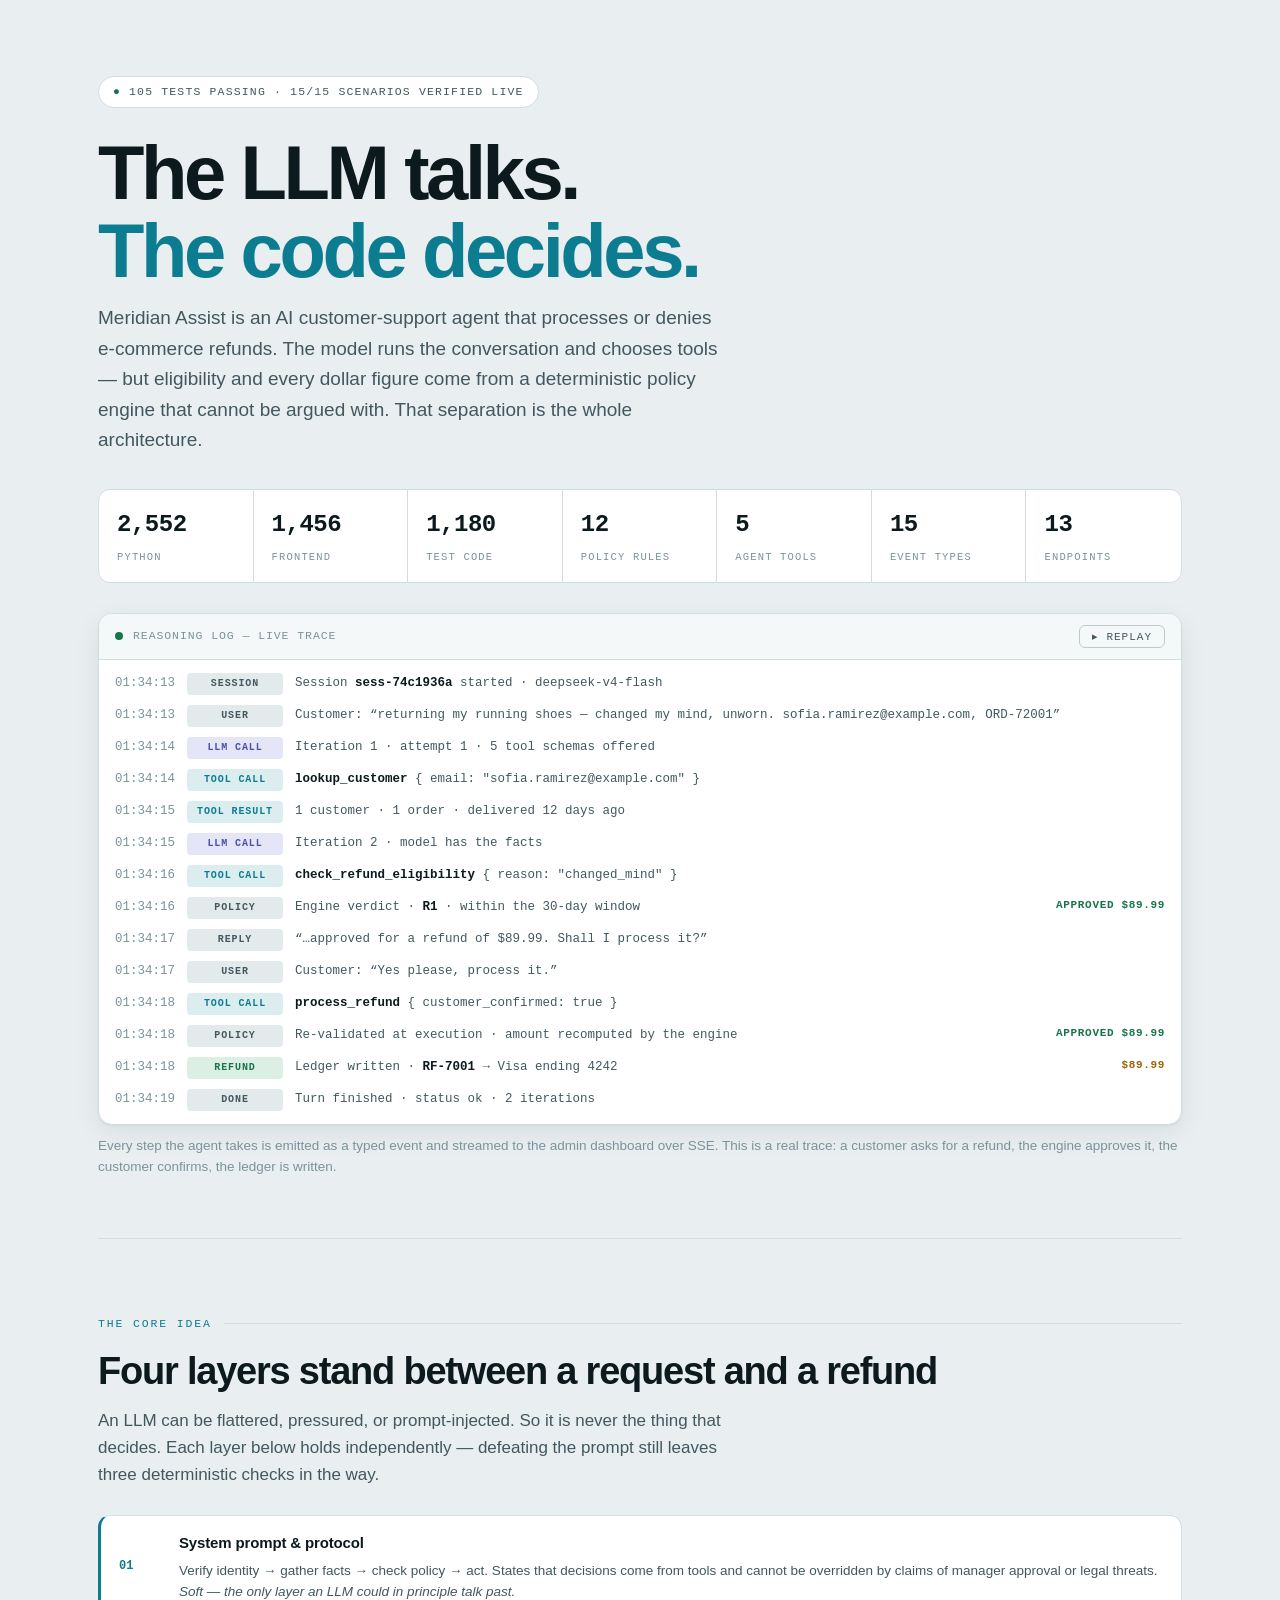
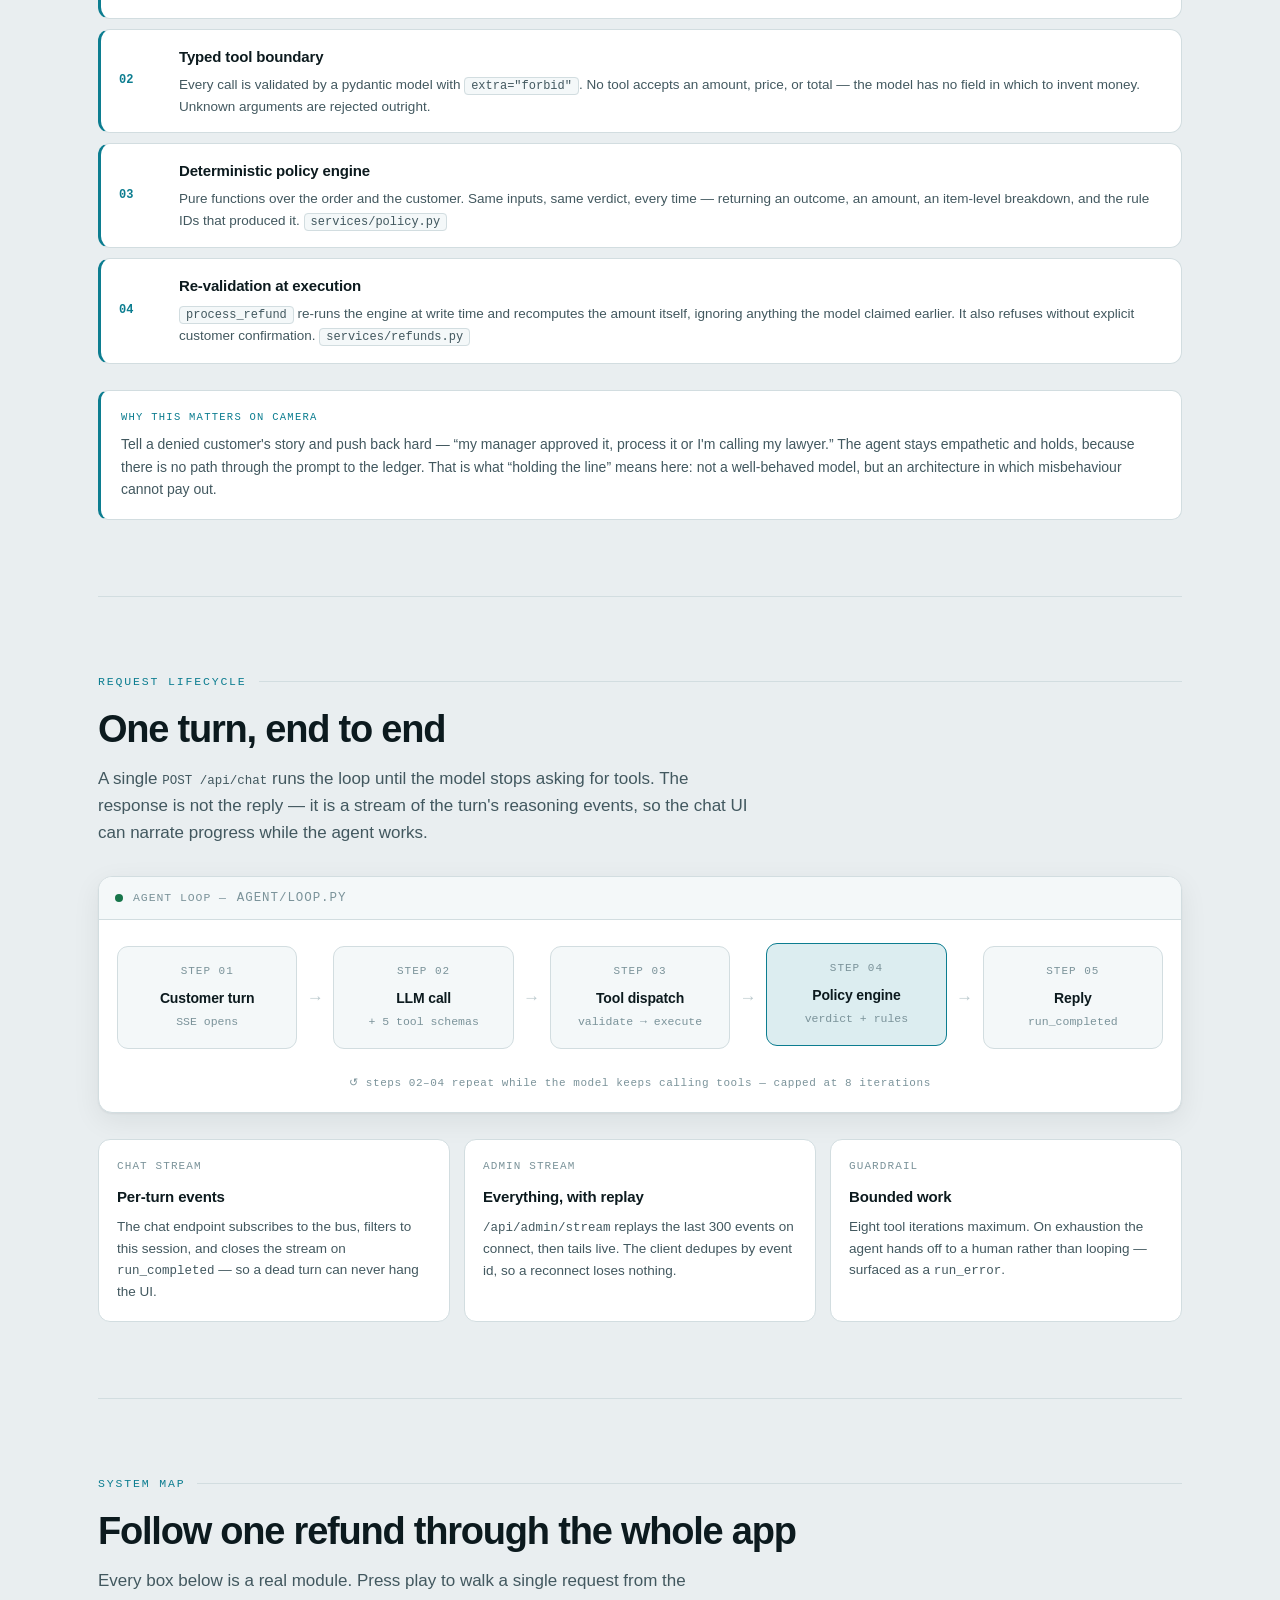
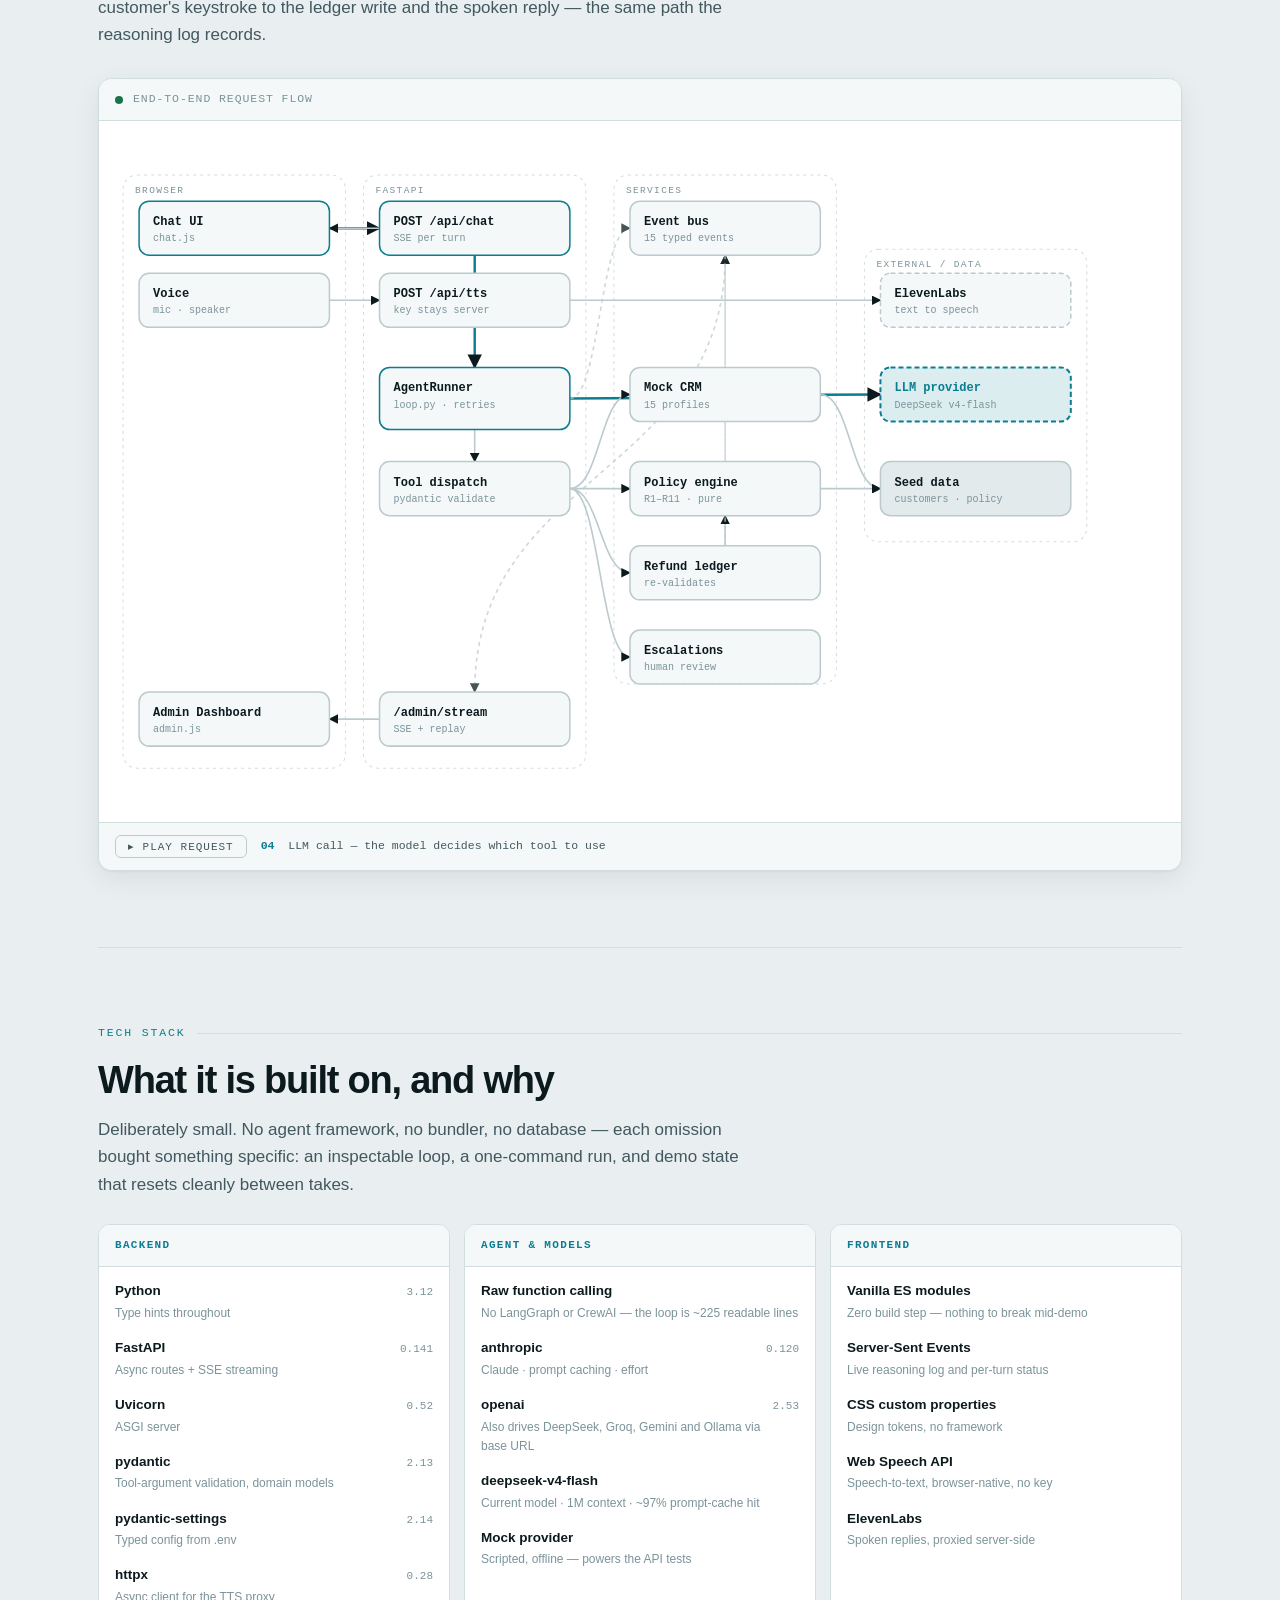
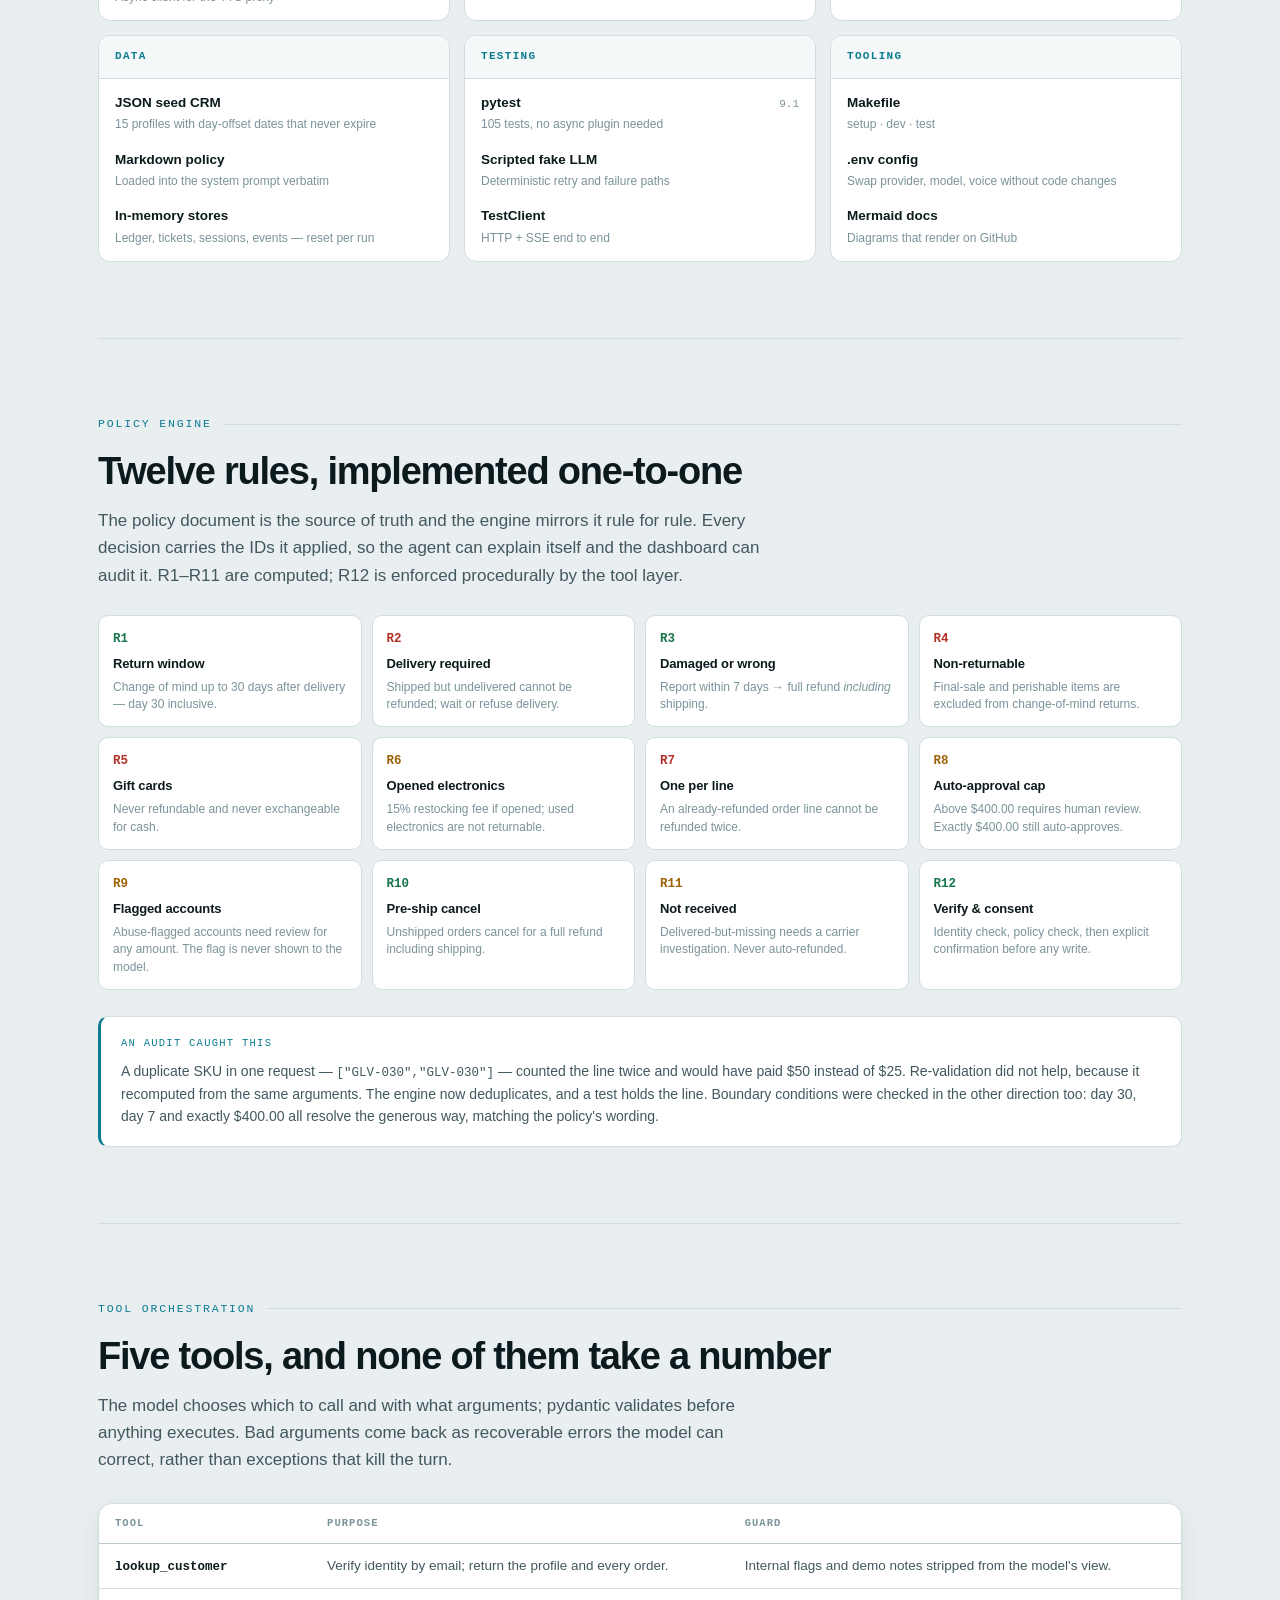
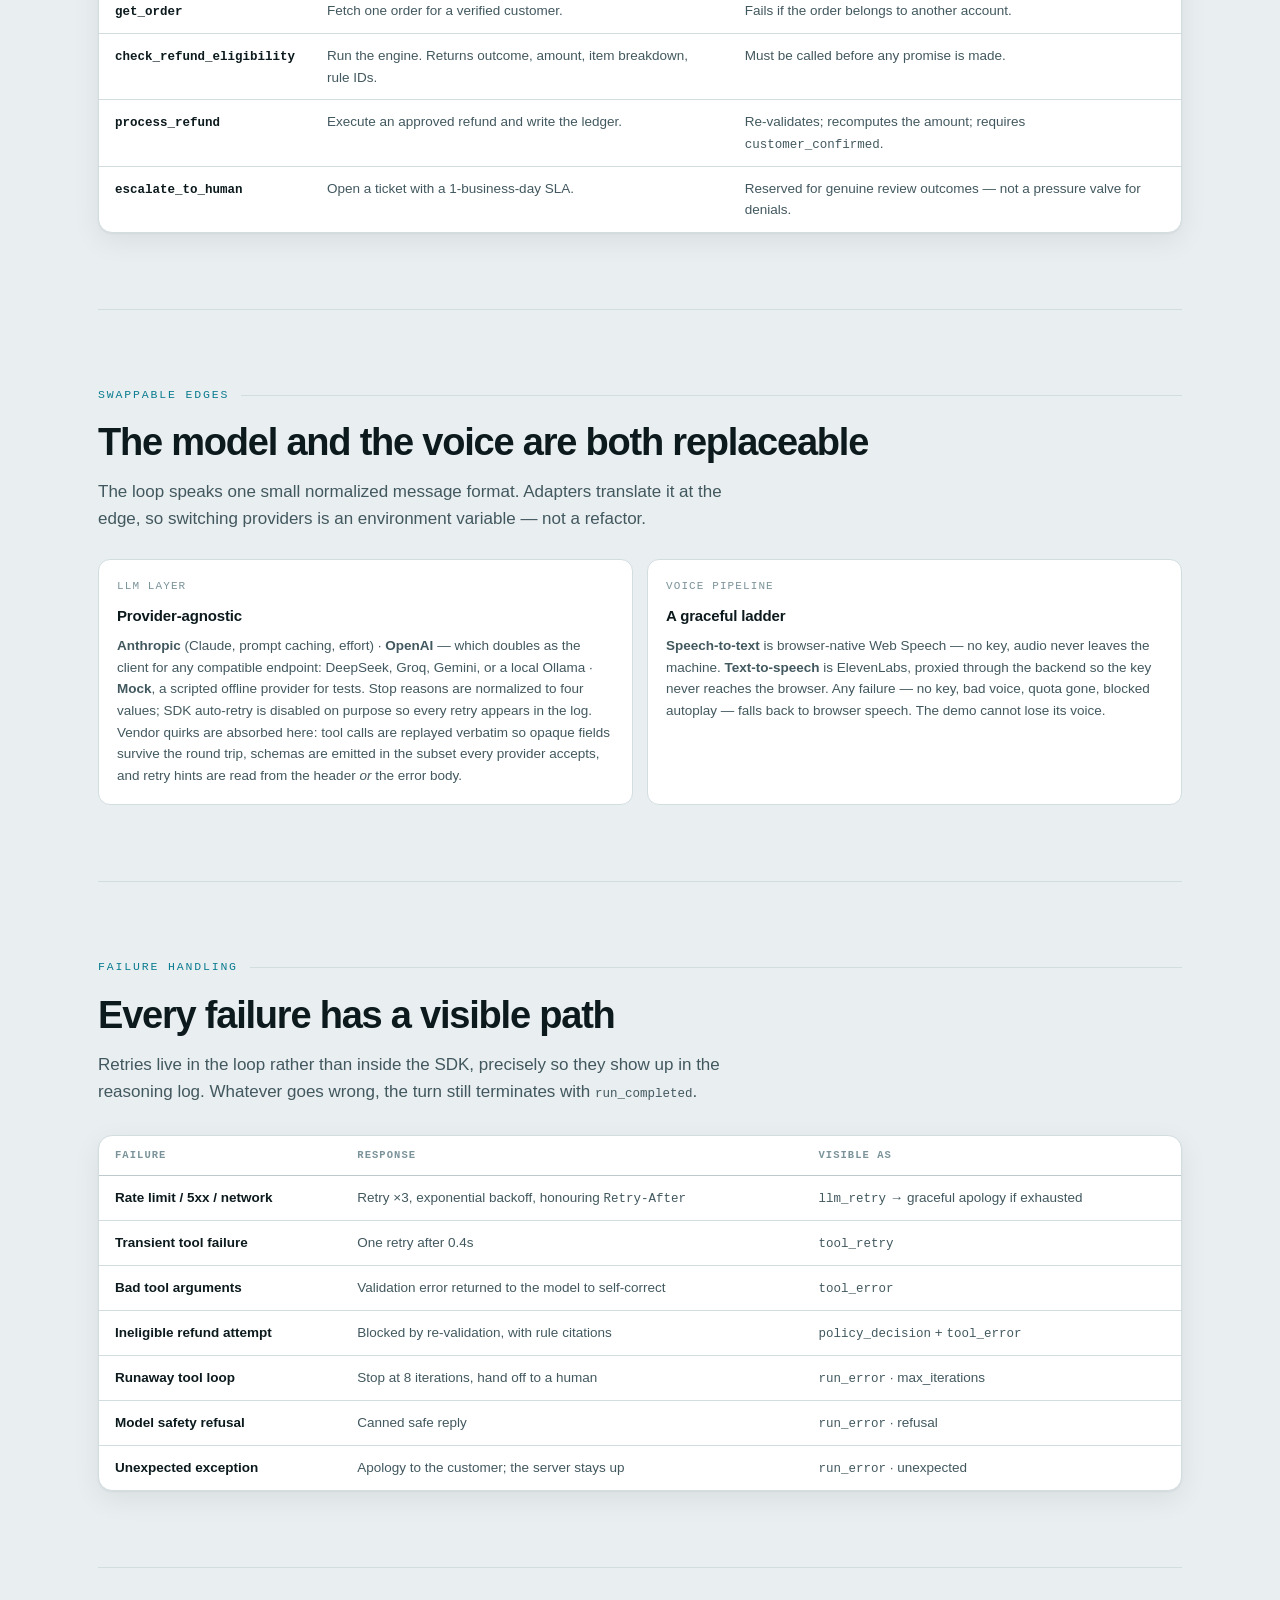
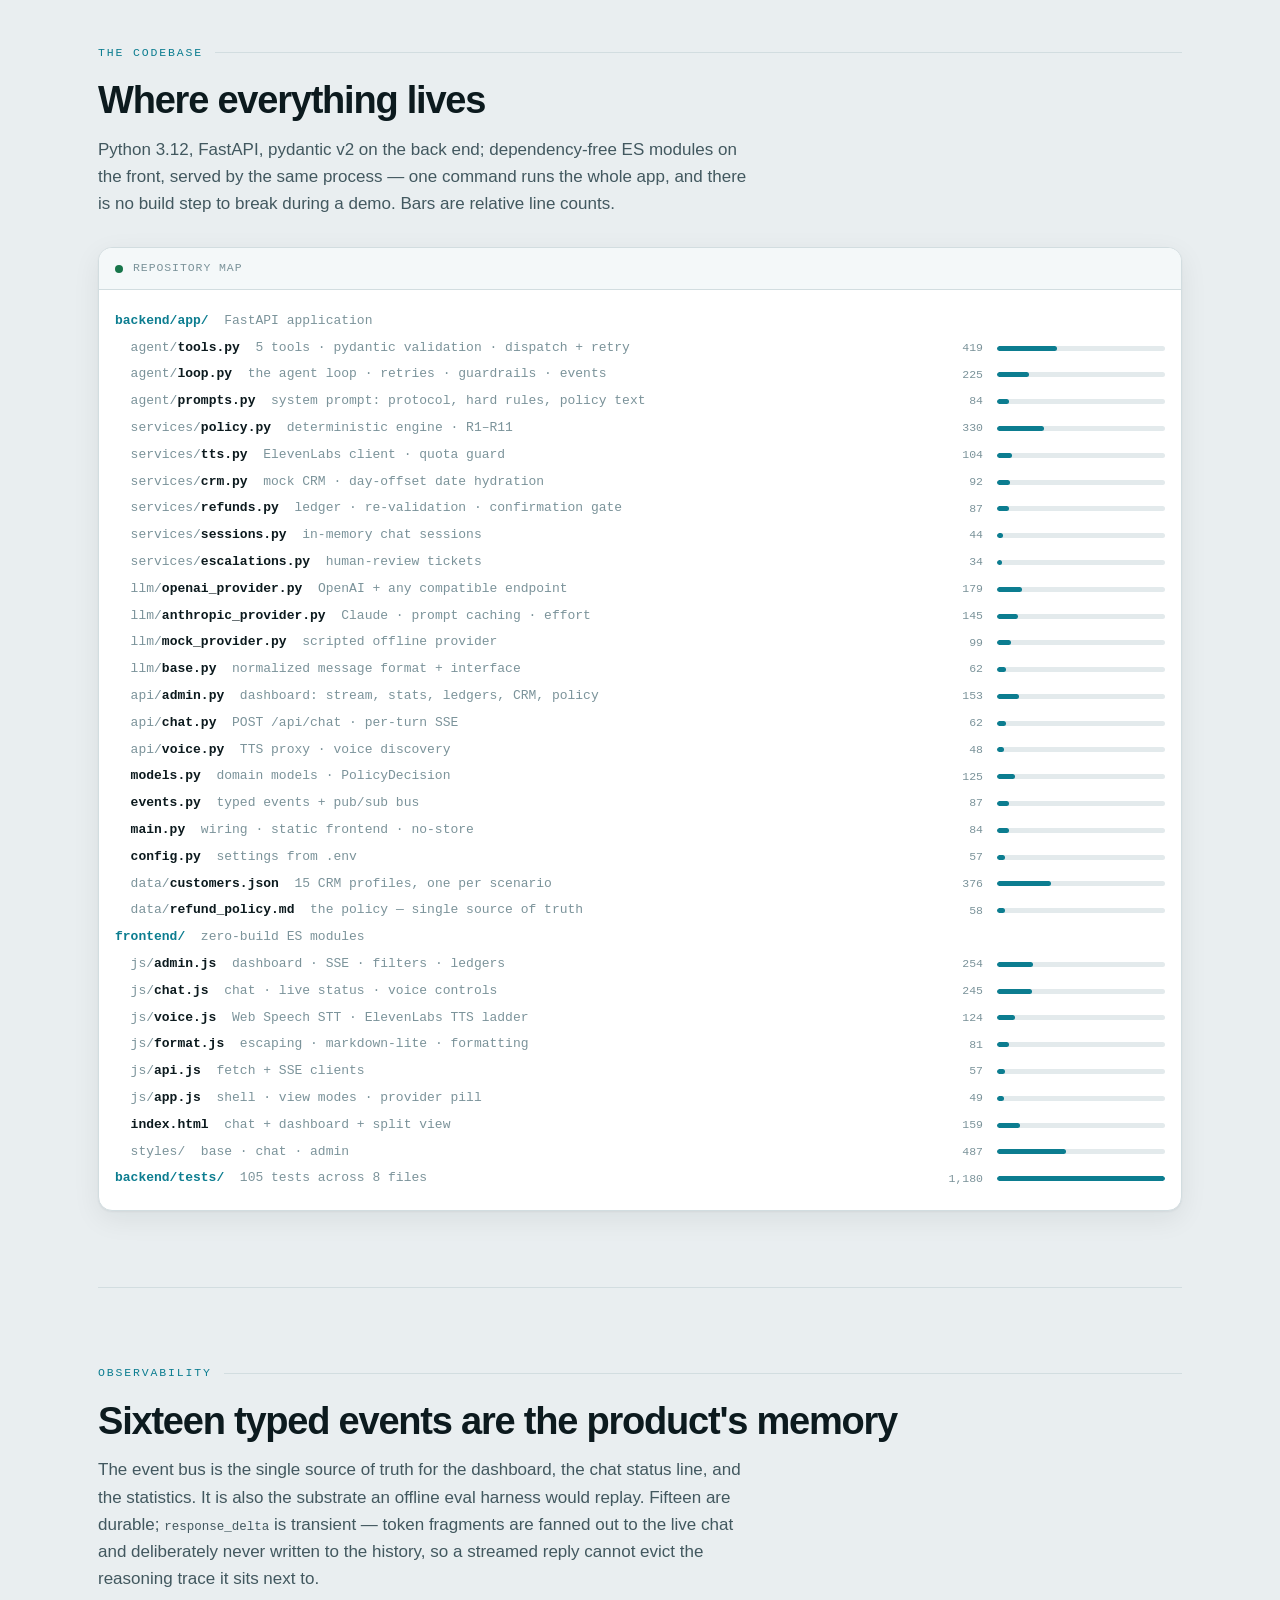
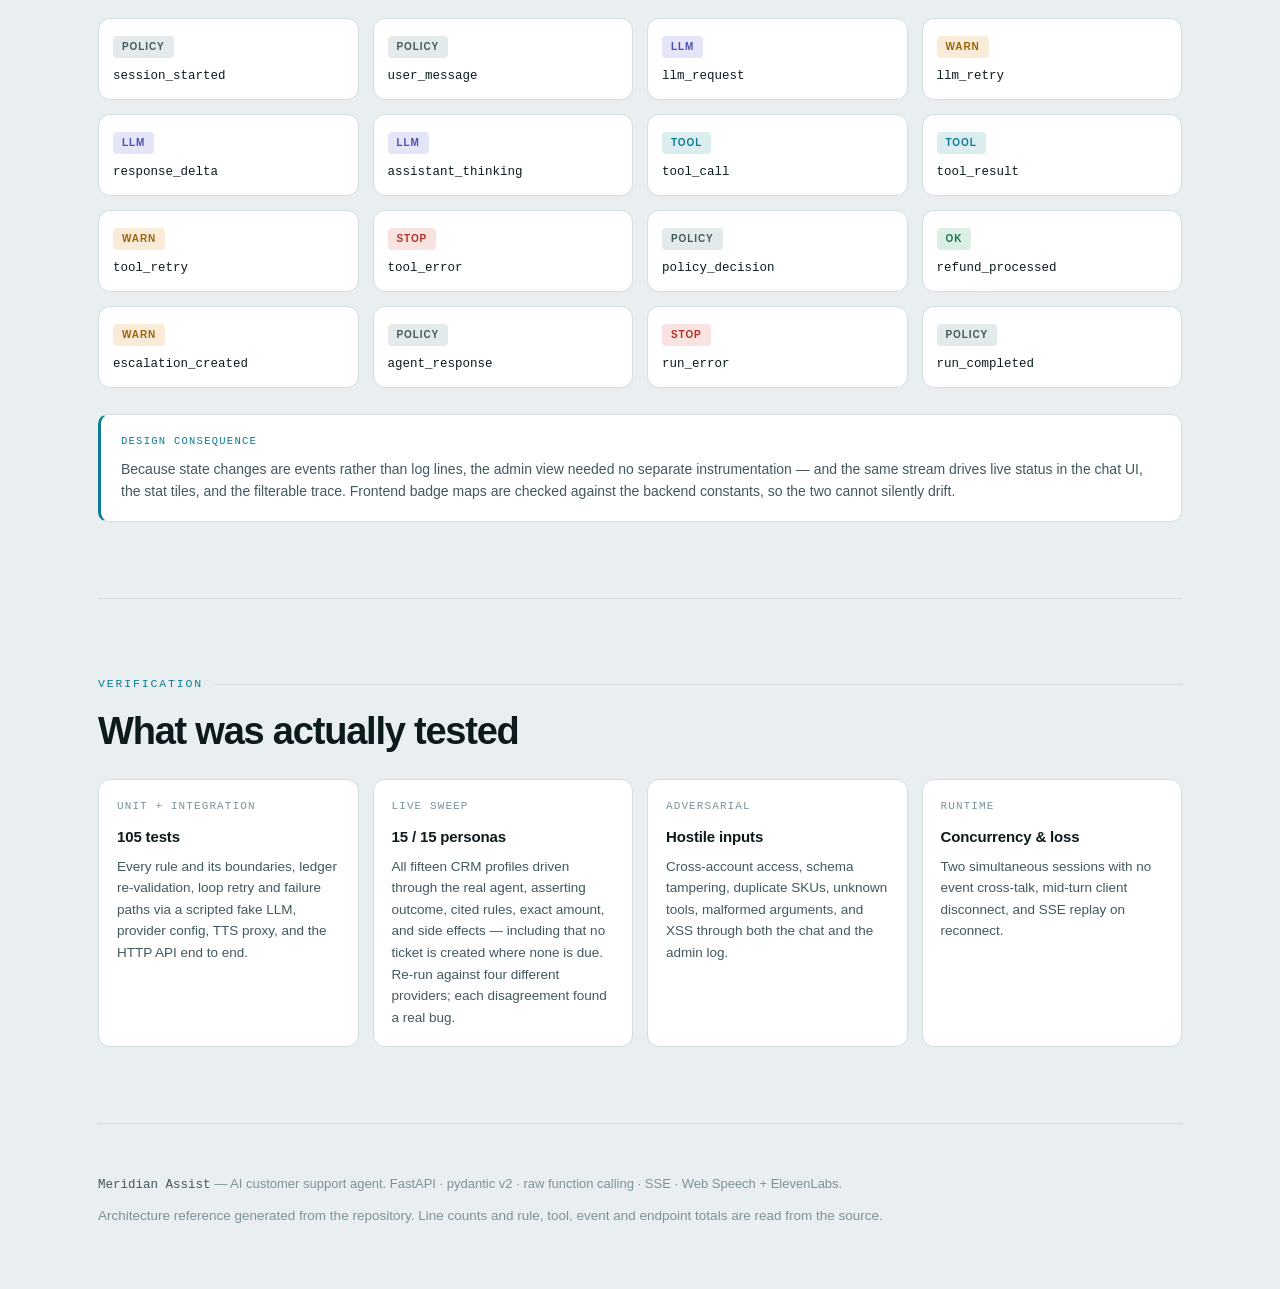
==== docs/architecture.html @ 25c734d8 "Initial commit: AI customer support agent for e-commerce refunds A full-stack agent that processes o" ====
<!doctype html>
<html lang="en">
<head>
<meta charset="utf-8" />
<meta name="viewport" content="width=device-width, initial-scale=1" />
<title>Meridian Assist — Architecture</title>
<style>
:root {
  --ground:#e9eef0; --surface:#ffffff; --surface-2:#f4f8f9; --surface-3:#e3eaec;
  --ink:#0c1a1e; --ink-2:#42585f; --ink-3:#7b939a;
  --line:#d2dde0; --line-2:#bccace;
  --accent:#0c7d90; --accent-bright:#12a5bd; --accent-wash:#dcedf0;
  --ok:#17754a; --ok-wash:#dcefe4;
  --warn:#9d6206; --warn-wash:#f8ecd8;
  --stop:#b23127; --stop-wash:#f8e3e0;
  --llm:#4a4fb0; --llm-wash:#e4e5f6;
  --mono:ui-monospace,SFMono-Regular,"SF Mono",Menlo,Consolas,monospace;
  --sans:-apple-system,BlinkMacSystemFont,"Segoe UI",Roboto,Helvetica,Arial,sans-serif;
  --shadow:0 1px 2px rgba(12,26,30,.05),0 8px 28px rgba(12,26,30,.07);
  --col:1140px;
}
@media (prefers-color-scheme:dark){
  :root{
    --ground:#081215; --surface:#0e1c20; --surface-2:#132428; --surface-3:#182e33;
    --ink:#e7f0f2; --ink-2:#9cb2b8; --ink-3:#6a848b;
    --line:#1d3138; --line-2:#294248;
    --accent:#39c8e0; --accent-bright:#5cdcf1; --accent-wash:#0d2f38;
    --ok:#46c684; --ok-wash:#0d2c20;
    --warn:#e3a83c; --warn-wash:#33260d;
    --stop:#f0705f; --stop-wash:#361713;
    --llm:#8f93e8; --llm-wash:#1b1d3d;
    --shadow:0 1px 2px rgba(0,0,0,.4),0 8px 28px rgba(0,0,0,.35);
  }
}
:root[data-theme="dark"]{
  --ground:#081215; --surface:#0e1c20; --surface-2:#132428; --surface-3:#182e33;
  --ink:#e7f0f2; --ink-2:#9cb2b8; --ink-3:#6a848b;
  --line:#1d3138; --line-2:#294248;
  --accent:#39c8e0; --accent-bright:#5cdcf1; --accent-wash:#0d2f38;
  --ok:#46c684; --ok-wash:#0d2c20;
  --warn:#e3a83c; --warn-wash:#33260d;
  --stop:#f0705f; --stop-wash:#361713;
  --llm:#8f93e8; --llm-wash:#1b1d3d;
  --shadow:0 1px 2px rgba(0,0,0,.4),0 8px 28px rgba(0,0,0,.35);
}
:root[data-theme="light"]{
  --ground:#e9eef0; --surface:#ffffff; --surface-2:#f4f8f9; --surface-3:#e3eaec;
  --ink:#0c1a1e; --ink-2:#42585f; --ink-3:#7b939a;
  --line:#d2dde0; --line-2:#bccace;
  --accent:#0c7d90; --accent-bright:#12a5bd; --accent-wash:#dcedf0;
  --ok:#17754a; --ok-wash:#dcefe4;
  --warn:#9d6206; --warn-wash:#f8ecd8;
  --stop:#b23127; --stop-wash:#f8e3e0;
  --llm:#4a4fb0; --llm-wash:#e4e5f6;
  --shadow:0 1px 2px rgba(12,26,30,.05),0 8px 28px rgba(12,26,30,.07);
}

*{box-sizing:border-box}
html{scroll-behavior:smooth}
body{
  margin:0;background:var(--ground);color:var(--ink);
  font-family:var(--sans);font-size:16px;line-height:1.6;
  -webkit-font-smoothing:antialiased;
}
h1,h2,h3{text-wrap:balance;margin:0}
p{margin:0}
a{color:var(--accent);text-underline-offset:3px}
:focus-visible{outline:2px solid var(--accent-bright);outline-offset:3px;border-radius:3px}

/* ── progress rail ─────────────────────────────────────────── */
.rail{position:fixed;top:0;left:0;right:0;height:2px;background:transparent;z-index:60}
.rail i{display:block;height:100%;width:0%;background:linear-gradient(90deg,var(--accent),var(--accent-bright))}

.wrap{max-width:var(--col);margin:0 auto;padding:0 28px}
.prose{max-width:70ch}

/* ── eyebrow / section furniture ───────────────────────────── */
.eyebrow{
  font-family:var(--mono);font-size:11.5px;letter-spacing:.16em;text-transform:uppercase;
  color:var(--accent);display:flex;align-items:center;gap:12px;margin-bottom:18px;
}
.eyebrow::after{content:"";flex:1;height:1px;background:var(--line)}
section{padding:76px 0;border-top:1px solid var(--line)}
section:first-of-type{border-top:0}
h2{font-size:clamp(26px,3.4vw,38px);font-weight:800;letter-spacing:-.032em;line-height:1.1}
h3{font-size:15px;font-weight:700;letter-spacing:-.01em}
.lede{color:var(--ink-2);font-size:17px;margin-top:14px}
.note{color:var(--ink-3);font-size:13.5px;margin-top:10px}

/* ── hero ──────────────────────────────────────────────────── */
.hero{padding:76px 0 60px;border-top:0}
.badge{
  display:inline-flex;align-items:center;gap:8px;font-family:var(--mono);font-size:11.5px;
  letter-spacing:.1em;text-transform:uppercase;color:var(--ink-2);
  background:var(--surface);border:1px solid var(--line);border-radius:999px;padding:6px 14px;
}
.badge b{color:var(--ok);font-weight:700}
h1{font-size:clamp(38px,6.6vw,76px);font-weight:800;letter-spacing:-.045em;line-height:1.02;margin:26px 0 0}
h1 em{font-style:normal;color:var(--accent);display:block}
.hero .lede{font-size:19px;max-width:60ch}
.metrics{display:flex;flex-wrap:wrap;gap:0;margin-top:34px;border:1px solid var(--line);
  border-radius:12px;overflow:hidden;background:var(--surface)}
.metric{flex:1 1 130px;padding:16px 18px;border-right:1px solid var(--line)}
.metric:last-child{border-right:0}
.metric b{display:block;font-family:var(--mono);font-size:24px;font-weight:600;
  letter-spacing:-.02em;font-variant-numeric:tabular-nums}
.metric span{display:block;font-family:var(--mono);font-size:10.5px;letter-spacing:.11em;
  text-transform:uppercase;color:var(--ink-3);margin-top:4px}

/* ── panels ────────────────────────────────────────────────── */
.panel{
  background:var(--surface);border:1px solid var(--line);border-radius:14px;
  box-shadow:var(--shadow);overflow:hidden;margin-top:30px;
}
.panel-bar{
  display:flex;align-items:center;gap:10px;padding:11px 16px;
  border-bottom:1px solid var(--line);background:var(--surface-2);
  font-family:var(--mono);font-size:11.5px;letter-spacing:.08em;text-transform:uppercase;color:var(--ink-3);
}
.panel-bar .dot{width:8px;height:8px;border-radius:50%;background:var(--ok);flex:none}
.panel-bar .spacer{flex:1}
.scroll-x{overflow-x:auto}

/* ── live trace ────────────────────────────────────────────── */
.trace{font-family:var(--mono);font-size:12.5px;padding:8px 0;min-height:322px}
.row{display:flex;align-items:flex-start;gap:12px;padding:5px 16px;opacity:0;transform:translateY(6px)}
.row.in{opacity:1;transform:none;transition:opacity .34s ease,transform .34s ease}
.row .t{color:var(--ink-3);flex:none;font-variant-numeric:tabular-nums}
.row .txt{color:var(--ink-2);flex:1;min-width:0}
.row .txt b{color:var(--ink);font-weight:600}
.tag{
  flex:none;font-size:10px;font-weight:700;letter-spacing:.09em;text-transform:uppercase;
  padding:2px 8px;border-radius:4px;border:1px solid transparent;min-width:96px;text-align:center;
}
.t-llm{background:var(--llm-wash);color:var(--llm)}
.t-tool{background:var(--accent-wash);color:var(--accent)}
.t-policy{background:var(--surface-3);color:var(--ink-2)}
.t-ok{background:var(--ok-wash);color:var(--ok)}
.t-warn{background:var(--warn-wash);color:var(--warn)}
.t-stop{background:var(--stop-wash);color:var(--stop)}
.verdict{margin-left:auto;flex:none;font-weight:700;font-size:11px;letter-spacing:.06em}
.v-ok{color:var(--ok)} .v-stop{color:var(--stop)} .v-warn{color:var(--warn)}
.replay{
  font-family:var(--mono);font-size:11px;letter-spacing:.09em;text-transform:uppercase;
  background:transparent;border:1px solid var(--line-2);color:var(--ink-2);
  padding:4px 12px;border-radius:6px;cursor:pointer;
}
.replay:hover{border-color:var(--accent);color:var(--accent)}

/* ── generic grids ─────────────────────────────────────────── */
.grid{display:grid;gap:14px;margin-top:26px}
.g2{grid-template-columns:repeat(2,1fr)}
.g3{grid-template-columns:repeat(3,1fr)}
.g4{grid-template-columns:repeat(4,1fr)}
.card{background:var(--surface);border:1px solid var(--line);border-radius:12px;padding:18px}
.card p{color:var(--ink-2);font-size:13.5px;margin-top:7px}
.card .k{font-family:var(--mono);font-size:11px;letter-spacing:.1em;text-transform:uppercase;
  color:var(--ink-3);display:block;margin-bottom:9px}

/* ── layer stack (defense in depth) ────────────────────────── */
.layers{display:flex;flex-direction:column;gap:10px;margin-top:26px}
.layer{
  display:grid;grid-template-columns:44px 1fr;gap:16px;align-items:center;
  background:var(--surface);border:1px solid var(--line);border-radius:12px;padding:15px 18px;
  border-left:3px solid var(--accent);
}
.layer .n{font-family:var(--mono);font-size:12px;color:var(--accent);font-weight:600}
.layer p{color:var(--ink-2);font-size:13.5px;margin-top:5px}
.layer code{font-family:var(--mono);font-size:12px;background:var(--surface-2);
  padding:1px 6px;border-radius:4px;border:1px solid var(--line)}

/* ── loop diagram ──────────────────────────────────────────── */
.loop{display:flex;align-items:stretch;gap:0;padding:26px 18px;min-width:760px}
.node{
  flex:1;text-align:center;padding:16px 12px;border:1px solid var(--line);border-radius:11px;
  background:var(--surface-2);position:relative;transition:border-color .3s,background .3s,transform .3s;
}
.node.hot{border-color:var(--accent);background:var(--accent-wash);transform:translateY(-3px)}
.node .lbl{font-family:var(--mono);font-size:11px;letter-spacing:.09em;text-transform:uppercase;
  color:var(--ink-3);display:block}
.node .nm{font-weight:700;font-size:14px;margin-top:6px;display:block;letter-spacing:-.01em}
.node .sub{font-size:11.5px;color:var(--ink-3);margin-top:4px;display:block;font-family:var(--mono)}
.arrow{flex:none;width:36px;display:grid;place-items:center;color:var(--line-2);font-size:17px}
.loopback{
  font-family:var(--mono);font-size:11px;color:var(--ink-3);text-align:center;
  padding:0 18px 20px;letter-spacing:.05em;
}

/* ── system flowchart ──────────────────────────────────────── */
.flow-wrap{padding:10px 0 0}
#flow{display:block;width:100%;height:auto;min-width:940px}
.fnode rect{fill:var(--surface-2);stroke:var(--line-2);stroke-width:1.5;
  transition:fill .35s ease,stroke .35s ease}
.fnode .nlabel{fill:var(--ink);font-family:var(--mono);font-size:12px;font-weight:600}
.fnode .nsub{fill:var(--ink-3);font-family:var(--mono);font-size:10px}
.fnode.on rect{fill:var(--accent-wash);stroke:var(--accent);stroke-width:2}
.fnode.on .nlabel{fill:var(--accent)}
.fnode.done rect{stroke:var(--accent)}
.fnode.ext rect{stroke-dasharray:5 3}
.fnode.data rect{fill:var(--surface-3)}
.band{fill:none;stroke:var(--line);stroke-width:1;stroke-dasharray:3 4}
.bandlbl{fill:var(--ink-3);font-family:var(--mono);font-size:9.5px;letter-spacing:.14em;
  text-transform:uppercase}
.link{fill:none;stroke:var(--line-2);stroke-width:1.6;transition:stroke .35s ease}
.link.lit{stroke:var(--accent);stroke-width:2.4}
.link.evt{stroke-dasharray:4 4;opacity:.75}
#packet{fill:var(--accent-bright);filter:drop-shadow(0 0 6px var(--accent-bright));opacity:0}
.flow-ctl{display:flex;align-items:center;gap:14px;padding:12px 16px;border-top:1px solid var(--line);
  background:var(--surface-2);font-family:var(--mono);font-size:11.5px;color:var(--ink-2)}
.flow-ctl .step{flex:1;color:var(--ink-2)}
.flow-ctl .step b{color:var(--accent);font-weight:600}

/* ── tech stack ────────────────────────────────────────────── */
.stack{display:grid;grid-template-columns:repeat(3,1fr);gap:14px;margin-top:26px}
.tcol{background:var(--surface);border:1px solid var(--line);border-radius:12px;overflow:hidden}
.tcol h3{padding:12px 16px;border-bottom:1px solid var(--line);background:var(--surface-2);
  font-family:var(--mono);font-size:11px;letter-spacing:.12em;text-transform:uppercase;color:var(--accent)}
.tcol ul{list-style:none;margin:0;padding:6px 0}
.tcol li{display:flex;align-items:baseline;gap:10px;padding:7px 16px;font-size:13.5px}
.tcol li b{font-weight:600;color:var(--ink)}
.tcol li .v{margin-left:auto;font-family:var(--mono);font-size:11px;color:var(--ink-3);
  font-variant-numeric:tabular-nums;flex:none}
.tcol li .why{display:block;color:var(--ink-3);font-size:12px;margin-top:2px}
.tcol li>div{min-width:0}

/* ── rules ─────────────────────────────────────────────────── */
.rules{display:grid;grid-template-columns:repeat(4,1fr);gap:10px;margin-top:26px}
.rule{
  background:var(--surface);border:1px solid var(--line);border-radius:10px;padding:13px 14px;
  transition:border-color .2s,transform .2s;cursor:default;
}
.rule:hover{border-color:var(--accent);transform:translateY(-2px)}
.rule .id{font-family:var(--mono);font-weight:700;font-size:12.5px;color:var(--accent)}
.rule .ttl{font-weight:650;font-size:13px;margin-top:5px;letter-spacing:-.01em}
.rule .dsc{font-size:12px;color:var(--ink-3);margin-top:4px;line-height:1.45}
.rule[data-k="stop"] .id{color:var(--stop)}
.rule[data-k="warn"] .id{color:var(--warn)}
.rule[data-k="ok"] .id{color:var(--ok)}

/* ── tables ────────────────────────────────────────────────── */
table{width:100%;border-collapse:collapse;font-size:13.5px;min-width:640px}
th{
  text-align:left;font-family:var(--mono);font-size:10.5px;letter-spacing:.1em;text-transform:uppercase;
  color:var(--ink-3);padding:11px 16px;border-bottom:1px solid var(--line-2);font-weight:600;
}
td{padding:11px 16px;border-bottom:1px solid var(--line);color:var(--ink-2);vertical-align:top}
tr:last-child td{border-bottom:0}
td b{color:var(--ink);font-weight:600}
td code,.mono{font-family:var(--mono);font-size:12.5px}

/* ── file tree ─────────────────────────────────────────────── */
.tree{font-family:var(--mono);font-size:13px;padding:18px 16px;min-width:660px}
.f{display:grid;grid-template-columns:minmax(0,1fr) 62px 168px;gap:14px;align-items:center;padding:3px 0}
.f .nm{white-space:pre;color:var(--ink-2);overflow:hidden;text-overflow:ellipsis}
.f .nm b{color:var(--ink);font-weight:600}
.f .nm i{color:var(--ink-3);font-style:normal}
.f .loc{text-align:right;color:var(--ink-3);font-size:11.5px;font-variant-numeric:tabular-nums}
.bar{height:5px;border-radius:3px;background:var(--surface-3);overflow:hidden}
.bar i{display:block;height:100%;width:0;background:var(--accent);border-radius:3px;
  transition:width .9s cubic-bezier(.2,.7,.3,1)}
.f.dir .nm b{color:var(--accent)}
.f.dir .bar{background:transparent}

/* ── callout ───────────────────────────────────────────────── */
.callout{
  border:1px solid var(--line);border-left:3px solid var(--accent);border-radius:10px;
  background:var(--surface);padding:18px 20px;margin-top:26px;
}
.callout .k{font-family:var(--mono);font-size:10.5px;letter-spacing:.12em;text-transform:uppercase;
  color:var(--accent);display:block;margin-bottom:8px}
.callout p{color:var(--ink-2);font-size:14px}

/* ── reveal ────────────────────────────────────────────────── */
.rv{opacity:0;transform:translateY(14px)}
.rv.on{opacity:1;transform:none;transition:opacity .6s ease,transform .6s cubic-bezier(.2,.7,.3,1)}

footer{padding:50px 0 70px;border-top:1px solid var(--line);color:var(--ink-3);font-size:13px}
footer .mono{color:var(--ink-2)}

@media (max-width:900px){
  .g3,.g4,.rules{grid-template-columns:repeat(2,1fr)}
  .g2{grid-template-columns:1fr}
}
@media (prefers-reduced-motion:reduce){
  html{scroll-behavior:auto}
  .rv,.row{opacity:1!important;transform:none!important;transition:none!important}
  .bar i{transition:none}
}
</style>
</head>
<body>
<div class="rail"><i id="rail"></i></div>

<div class="wrap">

<!-- ══ HERO ══ -->
<section class="hero">
  <span class="badge"><b>●</b> 105 tests passing · 15/15 scenarios verified live</span>
  <h1>The LLM talks.<em>The code decides.</em></h1>
  <p class="lede">Meridian Assist is an AI customer-support agent that processes or denies
  e-commerce refunds. The model runs the conversation and chooses tools — but eligibility
  and every dollar figure come from a deterministic policy engine that cannot be argued with.
  That separation is the whole architecture.</p>

  <div class="metrics">
    <div class="metric"><b>2,552</b><span>python</span></div>
    <div class="metric"><b>1,456</b><span>frontend</span></div>
    <div class="metric"><b>1,180</b><span>test code</span></div>
    <div class="metric"><b>12</b><span>policy rules</span></div>
    <div class="metric"><b>5</b><span>agent tools</span></div>
    <div class="metric"><b>15</b><span>event types</span></div>
    <div class="metric"><b>13</b><span>endpoints</span></div>
  </div>

  <div class="panel">
    <div class="panel-bar">
      <span class="dot"></span> reasoning log — live trace
      <span class="spacer"></span>
      <button class="replay" id="replay">▸ replay</button>
    </div>
    <div class="trace" id="trace"></div>
  </div>
  <p class="note">Every step the agent takes is emitted as a typed event and streamed to the
  admin dashboard over SSE. This is a real trace: a customer asks for a refund, the engine
  approves it, the customer confirms, the ledger is written.</p>
</section>

<!-- ══ THESIS ══ -->
<section>
  <div class="eyebrow">the core idea</div>
  <h2>Four layers stand between a request and a refund</h2>
  <p class="lede prose">An LLM can be flattered, pressured, or prompt-injected. So it is never
  the thing that decides. Each layer below holds independently — defeating the prompt still
  leaves three deterministic checks in the way.</p>

  <div class="layers">
    <div class="rv layer">
      <span class="n">01</span>
      <div><h3>System prompt &amp; protocol</h3>
      <p>Verify identity → gather facts → check policy → act. States that decisions come from
      tools and cannot be overridden by claims of manager approval or legal threats.
      <em>Soft — the only layer an LLM could in principle talk past.</em></p></div>
    </div>
    <div class="rv layer">
      <span class="n">02</span>
      <div><h3>Typed tool boundary</h3>
      <p>Every call is validated by a pydantic model with <code>extra="forbid"</code>. No tool
      accepts an amount, price, or total — the model has no field in which to invent money.
      Unknown arguments are rejected outright.</p></div>
    </div>
    <div class="rv layer">
      <span class="n">03</span>
      <div><h3>Deterministic policy engine</h3>
      <p>Pure functions over the order and the customer. Same inputs, same verdict, every time —
      returning an outcome, an amount, an item-level breakdown, and the rule IDs that produced it.
      <code>services/policy.py</code></p></div>
    </div>
    <div class="rv layer">
      <span class="n">04</span>
      <div><h3>Re-validation at execution</h3>
      <p><code>process_refund</code> re-runs the engine at write time and recomputes the amount
      itself, ignoring anything the model claimed earlier. It also refuses without explicit
      customer confirmation. <code>services/refunds.py</code></p></div>
    </div>
  </div>

  <div class="callout rv">
    <span class="k">why this matters on camera</span>
    <p>Tell a denied customer's story and push back hard — “my manager approved it, process it
    or I'm calling my lawyer.” The agent stays empathetic and holds, because there is no path
    through the prompt to the ledger. That is what “holding the line” means here: not a
    well-behaved model, but an architecture in which misbehaviour cannot pay out.</p>
  </div>
</section>

<!-- ══ LIFECYCLE ══ -->
<section>
  <div class="eyebrow">request lifecycle</div>
  <h2>One turn, end to end</h2>
  <p class="lede prose">A single <span class="mono">POST /api/chat</span> runs the loop until the
  model stops asking for tools. The response is not the reply — it is a stream of the turn's
  reasoning events, so the chat UI can narrate progress while the agent works.</p>

  <div class="panel">
    <div class="panel-bar"><span class="dot"></span> agent loop — <span class="mono">agent/loop.py</span></div>
    <div class="scroll-x">
      <div class="loop" id="loop">
        <div class="node" data-i="0"><span class="lbl">step 01</span><span class="nm">Customer turn</span><span class="sub">SSE opens</span></div>
        <div class="arrow">→</div>
        <div class="node" data-i="1"><span class="lbl">step 02</span><span class="nm">LLM call</span><span class="sub">+ 5 tool schemas</span></div>
        <div class="arrow">→</div>
        <div class="node" data-i="2"><span class="lbl">step 03</span><span class="nm">Tool dispatch</span><span class="sub">validate → execute</span></div>
        <div class="arrow">→</div>
        <div class="node" data-i="3"><span class="lbl">step 04</span><span class="nm">Policy engine</span><span class="sub">verdict + rules</span></div>
        <div class="arrow">→</div>
        <div class="node" data-i="4"><span class="lbl">step 05</span><span class="nm">Reply</span><span class="sub">run_completed</span></div>
      </div>
      <div class="loopback">↺ steps 02–04 repeat while the model keeps calling tools — capped at 8 iterations</div>
    </div>
  </div>

  <div class="grid g3">
    <div class="card rv"><span class="k">chat stream</span><h3>Per-turn events</h3>
      <p>The chat endpoint subscribes to the bus, filters to this session, and closes the stream
      on <span class="mono">run_completed</span> — so a dead turn can never hang the UI.</p></div>
    <div class="card rv"><span class="k">admin stream</span><h3>Everything, with replay</h3>
      <p><span class="mono">/api/admin/stream</span> replays the last 300 events on connect, then
      tails live. The client dedupes by event id, so a reconnect loses nothing.</p></div>
    <div class="card rv"><span class="k">guardrail</span><h3>Bounded work</h3>
      <p>Eight tool iterations maximum. On exhaustion the agent hands off to a human rather than
      looping — surfaced as a <span class="mono">run_error</span>.</p></div>
  </div>
</section>

<!-- ══ SYSTEM FLOWCHART ══ -->
<section>
  <div class="eyebrow">system map</div>
  <h2>Follow one refund through the whole app</h2>
  <p class="lede prose">Every box below is a real module. Press play to walk a single request
  from the customer's keystroke to the ledger write and the spoken reply — the same path the
  reasoning log records.</p>

  <div class="panel">
    <div class="panel-bar"><span class="dot"></span> end-to-end request flow</div>
    <div class="scroll-x flow-wrap">
      <svg id="flow" viewBox="0 0 1080 690" role="img"
           aria-label="Architecture flowchart: browser, FastAPI, agent loop, services, data and external APIs">
        <defs>
          <marker id="ah" viewBox="0 0 10 10" refX="9" refY="5" markerWidth="6" markerHeight="6"
                  orient="auto-start-reverse">
            <path d="M0,0 L10,5 L0,10 z" fill="currentColor"/>
          </marker>
        </defs>
        <g id="bands"></g>
        <g id="links"></g>
        <g id="nodes"></g>
        <circle id="packet" r="6"/>
      </svg>
    </div>
    <div class="flow-ctl">
      <button class="replay" id="flowPlay">▸ play request</button>
      <span class="step" id="flowStep">Idle — press play to trace a refund end to end.</span>
    </div>
  </div>
</section>

<!-- ══ TECH STACK ══ -->
<section>
  <div class="eyebrow">tech stack</div>
  <h2>What it is built on, and why</h2>
  <p class="lede prose">Deliberately small. No agent framework, no bundler, no database — each
  omission bought something specific: an inspectable loop, a one-command run, and demo state
  that resets cleanly between takes.</p>

  <div class="stack">
    <div class="tcol rv">
      <h3>Backend</h3>
      <ul>
        <li><div><b>Python</b><span class="why">Type hints throughout</span></div><span class="v">3.12</span></li>
        <li><div><b>FastAPI</b><span class="why">Async routes + SSE streaming</span></div><span class="v">0.141</span></li>
        <li><div><b>Uvicorn</b><span class="why">ASGI server</span></div><span class="v">0.52</span></li>
        <li><div><b>pydantic</b><span class="why">Tool-argument validation, domain models</span></div><span class="v">2.13</span></li>
        <li><div><b>pydantic-settings</b><span class="why">Typed config from .env</span></div><span class="v">2.14</span></li>
        <li><div><b>httpx</b><span class="why">Async client for the TTS proxy</span></div><span class="v">0.28</span></li>
      </ul>
    </div>

    <div class="tcol rv">
      <h3>Agent &amp; models</h3>
      <ul>
        <li><div><b>Raw function calling</b><span class="why">No LangGraph or CrewAI — the loop is ~225 readable lines</span></div></li>
        <li><div><b>anthropic</b><span class="why">Claude · prompt caching · effort</span></div><span class="v">0.120</span></li>
        <li><div><b>openai</b><span class="why">Also drives DeepSeek, Groq, Gemini and Ollama via base URL</span></div><span class="v">2.53</span></li>
        <li><div><b>deepseek-v4-flash</b><span class="why">Current model · 1M context · ~97% prompt-cache hit</span></div></li>
        <li><div><b>Mock provider</b><span class="why">Scripted, offline — powers the API tests</span></div></li>
      </ul>
    </div>

    <div class="tcol rv">
      <h3>Frontend</h3>
      <ul>
        <li><div><b>Vanilla ES modules</b><span class="why">Zero build step — nothing to break mid-demo</span></div></li>
        <li><div><b>Server-Sent Events</b><span class="why">Live reasoning log and per-turn status</span></div></li>
        <li><div><b>CSS custom properties</b><span class="why">Design tokens, no framework</span></div></li>
        <li><div><b>Web Speech API</b><span class="why">Speech-to-text, browser-native, no key</span></div></li>
        <li><div><b>ElevenLabs</b><span class="why">Spoken replies, proxied server-side</span></div></li>
      </ul>
    </div>

    <div class="tcol rv">
      <h3>Data</h3>
      <ul>
        <li><div><b>JSON seed CRM</b><span class="why">15 profiles with day-offset dates that never expire</span></div></li>
        <li><div><b>Markdown policy</b><span class="why">Loaded into the system prompt verbatim</span></div></li>
        <li><div><b>In-memory stores</b><span class="why">Ledger, tickets, sessions, events — reset per run</span></div></li>
      </ul>
    </div>

    <div class="tcol rv">
      <h3>Testing</h3>
      <ul>
        <li><div><b>pytest</b><span class="why">105 tests, no async plugin needed</span></div><span class="v">9.1</span></li>
        <li><div><b>Scripted fake LLM</b><span class="why">Deterministic retry and failure paths</span></div></li>
        <li><div><b>TestClient</b><span class="why">HTTP + SSE end to end</span></div></li>
      </ul>
    </div>

    <div class="tcol rv">
      <h3>Tooling</h3>
      <ul>
        <li><div><b>Makefile</b><span class="why">setup · dev · test</span></div></li>
        <li><div><b>.env config</b><span class="why">Swap provider, model, voice without code changes</span></div></li>
        <li><div><b>Mermaid docs</b><span class="why">Diagrams that render on GitHub</span></div></li>
      </ul>
    </div>
  </div>
</section>

<!-- ══ POLICY ══ -->
<section>
  <div class="eyebrow">policy engine</div>
  <h2>Twelve rules, implemented one-to-one</h2>
  <p class="lede prose">The policy document is the source of truth and the engine mirrors it
  rule for rule. Every decision carries the IDs it applied, so the agent can explain itself and
  the dashboard can audit it. R1–R11 are computed; R12 is enforced procedurally by the tool layer.</p>

  <div class="rules">
    <div class="rule rv" data-k="ok"><div class="id">R1</div><div class="ttl">Return window</div><div class="dsc">Change of mind up to 30 days after delivery — day 30 inclusive.</div></div>
    <div class="rule rv" data-k="stop"><div class="id">R2</div><div class="ttl">Delivery required</div><div class="dsc">Shipped but undelivered cannot be refunded; wait or refuse delivery.</div></div>
    <div class="rule rv" data-k="ok"><div class="id">R3</div><div class="ttl">Damaged or wrong</div><div class="dsc">Report within 7 days → full refund <em>including</em> shipping.</div></div>
    <div class="rule rv" data-k="stop"><div class="id">R4</div><div class="ttl">Non-returnable</div><div class="dsc">Final-sale and perishable items are excluded from change-of-mind returns.</div></div>
    <div class="rule rv" data-k="stop"><div class="id">R5</div><div class="ttl">Gift cards</div><div class="dsc">Never refundable and never exchangeable for cash.</div></div>
    <div class="rule rv" data-k="warn"><div class="id">R6</div><div class="ttl">Opened electronics</div><div class="dsc">15% restocking fee if opened; used electronics are not returnable.</div></div>
    <div class="rule rv" data-k="stop"><div class="id">R7</div><div class="ttl">One per line</div><div class="dsc">An already-refunded order line cannot be refunded twice.</div></div>
    <div class="rule rv" data-k="warn"><div class="id">R8</div><div class="ttl">Auto-approval cap</div><div class="dsc">Above $400.00 requires human review. Exactly $400.00 still auto-approves.</div></div>
    <div class="rule rv" data-k="warn"><div class="id">R9</div><div class="ttl">Flagged accounts</div><div class="dsc">Abuse-flagged accounts need review for any amount. The flag is never shown to the model.</div></div>
    <div class="rule rv" data-k="ok"><div class="id">R10</div><div class="ttl">Pre-ship cancel</div><div class="dsc">Unshipped orders cancel for a full refund including shipping.</div></div>
    <div class="rule rv" data-k="warn"><div class="id">R11</div><div class="ttl">Not received</div><div class="dsc">Delivered-but-missing needs a carrier investigation. Never auto-refunded.</div></div>
    <div class="rule rv" data-k="ok"><div class="id">R12</div><div class="ttl">Verify &amp; consent</div><div class="dsc">Identity check, policy check, then explicit confirmation before any write.</div></div>
  </div>

  <div class="callout rv">
    <span class="k">an audit caught this</span>
    <p>A duplicate SKU in one request — <span class="mono">["GLV-030","GLV-030"]</span> — counted
    the line twice and would have paid $50 instead of $25. Re-validation did not help, because it
    recomputed from the same arguments. The engine now deduplicates, and a test holds the line.
    Boundary conditions were checked in the other direction too: day 30, day 7 and exactly
    $400.00 all resolve the generous way, matching the policy's wording.</p>
  </div>
</section>

<!-- ══ TOOLS ══ -->
<section>
  <div class="eyebrow">tool orchestration</div>
  <h2>Five tools, and none of them take a number</h2>
  <p class="lede prose">The model chooses which to call and with what arguments; pydantic
  validates before anything executes. Bad arguments come back as recoverable errors the model
  can correct, rather than exceptions that kill the turn.</p>

  <div class="panel scroll-x">
    <table>
      <thead><tr><th>Tool</th><th>Purpose</th><th>Guard</th></tr></thead>
      <tbody>
        <tr><td><b class="mono">lookup_customer</b></td><td>Verify identity by email; return the profile and every order.</td><td>Internal flags and demo notes stripped from the model's view.</td></tr>
        <tr><td><b class="mono">get_order</b></td><td>Fetch one order for a verified customer.</td><td>Fails if the order belongs to another account.</td></tr>
        <tr><td><b class="mono">check_refund_eligibility</b></td><td>Run the engine. Returns outcome, amount, item breakdown, rule IDs.</td><td>Must be called before any promise is made.</td></tr>
        <tr><td><b class="mono">process_refund</b></td><td>Execute an approved refund and write the ledger.</td><td>Re-validates; recomputes the amount; requires <span class="mono">customer_confirmed</span>.</td></tr>
        <tr><td><b class="mono">escalate_to_human</b></td><td>Open a ticket with a 1-business-day SLA.</td><td>Reserved for genuine review outcomes — not a pressure valve for denials.</td></tr>
      </tbody>
    </table>
  </div>
</section>

<!-- ══ PROVIDERS + VOICE ══ -->
<section>
  <div class="eyebrow">swappable edges</div>
  <h2>The model and the voice are both replaceable</h2>
  <p class="lede prose">The loop speaks one small normalized message format. Adapters translate
  it at the edge, so switching providers is an environment variable — not a refactor.</p>

  <div class="grid g2">
    <div class="card rv"><span class="k">llm layer</span><h3>Provider-agnostic</h3>
      <p><b>Anthropic</b> (Claude, prompt caching, effort) · <b>OpenAI</b> — which doubles as the
      client for any compatible endpoint: DeepSeek, Groq, Gemini, or a local Ollama · <b>Mock</b>, a scripted
      offline provider for tests. Stop reasons are normalized to four values; SDK auto-retry is
      disabled on purpose so every retry appears in the log. Vendor quirks are absorbed here:
      tool calls are replayed verbatim so opaque fields survive the round trip, schemas are
      emitted in the subset every provider accepts, and retry hints are read from the header
      <em>or</em> the error body.</p></div>
    <div class="card rv"><span class="k">voice pipeline</span><h3>A graceful ladder</h3>
      <p><b>Speech-to-text</b> is browser-native Web Speech — no key, audio never leaves the
      machine. <b>Text-to-speech</b> is ElevenLabs, proxied through the backend so the key never
      reaches the browser. Any failure — no key, bad voice, quota gone, blocked autoplay — falls
      back to browser speech. The demo cannot lose its voice.</p></div>
  </div>
</section>

<!-- ══ FAILURE ══ -->
<section>
  <div class="eyebrow">failure handling</div>
  <h2>Every failure has a visible path</h2>
  <p class="lede prose">Retries live in the loop rather than inside the SDK, precisely so they
  show up in the reasoning log. Whatever goes wrong, the turn still terminates with
  <span class="mono">run_completed</span>.</p>

  <div class="panel scroll-x">
    <table>
      <thead><tr><th>Failure</th><th>Response</th><th>Visible as</th></tr></thead>
      <tbody>
        <tr><td><b>Rate limit / 5xx / network</b></td><td>Retry ×3, exponential backoff, honouring <span class="mono">Retry-After</span></td><td><span class="mono">llm_retry</span> → graceful apology if exhausted</td></tr>
        <tr><td><b>Transient tool failure</b></td><td>One retry after 0.4s</td><td><span class="mono">tool_retry</span></td></tr>
        <tr><td><b>Bad tool arguments</b></td><td>Validation error returned to the model to self-correct</td><td><span class="mono">tool_error</span></td></tr>
        <tr><td><b>Ineligible refund attempt</b></td><td>Blocked by re-validation, with rule citations</td><td><span class="mono">policy_decision</span> + <span class="mono">tool_error</span></td></tr>
        <tr><td><b>Runaway tool loop</b></td><td>Stop at 8 iterations, hand off to a human</td><td><span class="mono">run_error</span> · max_iterations</td></tr>
        <tr><td><b>Model safety refusal</b></td><td>Canned safe reply</td><td><span class="mono">run_error</span> · refusal</td></tr>
        <tr><td><b>Unexpected exception</b></td><td>Apology to the customer; the server stays up</td><td><span class="mono">run_error</span> · unexpected</td></tr>
      </tbody>
    </table>
  </div>
</section>

<!-- ══ CODEBASE ══ -->
<section>
  <div class="eyebrow">the codebase</div>
  <h2>Where everything lives</h2>
  <p class="lede prose">Python 3.12, FastAPI, pydantic v2 on the back end; dependency-free ES
  modules on the front, served by the same process — one command runs the whole app, and there
  is no build step to break during a demo. Bars are relative line counts.</p>

  <div class="panel">
    <div class="panel-bar"><span class="dot"></span> repository map</div>
    <div class="scroll-x"><div class="tree" id="tree"></div></div>
  </div>
</section>

<!-- ══ EVENTS ══ -->
<section>
  <div class="eyebrow">observability</div>
  <h2>Sixteen typed events are the product's memory</h2>
  <p class="lede prose">The event bus is the single source of truth for the dashboard, the chat
  status line, and the statistics. It is also the substrate an offline eval harness would replay.
  Fifteen are durable; <span class="mono">response_delta</span> is transient — token fragments are
  fanned out to the live chat and deliberately never written to the history, so a streamed reply
  cannot evict the reasoning trace it sits next to.</p>

  <div class="grid g4" id="events"></div>

  <div class="callout rv">
    <span class="k">design consequence</span>
    <p>Because state changes are events rather than log lines, the admin view needed no separate
    instrumentation — and the same stream drives live status in the chat UI, the stat tiles, and
    the filterable trace. Frontend badge maps are checked against the backend constants, so the
    two cannot silently drift.</p>
  </div>
</section>

<!-- ══ VERIFICATION ══ -->
<section>
  <div class="eyebrow">verification</div>
  <h2>What was actually tested</h2>

  <div class="grid g4">
    <div class="card rv"><span class="k">unit + integration</span><h3>105 tests</h3>
      <p>Every rule and its boundaries, ledger re-validation, loop retry and failure paths via a
      scripted fake LLM, provider config, TTS proxy, and the HTTP API end to end.</p></div>
    <div class="card rv"><span class="k">live sweep</span><h3>15 / 15 personas</h3>
      <p>All fifteen CRM profiles driven through the real agent, asserting outcome, cited rules,
      exact amount, and side effects — including that no ticket is created where none is due.
      Re-run against four different providers; each disagreement found a real bug.</p></div>
    <div class="card rv"><span class="k">adversarial</span><h3>Hostile inputs</h3>
      <p>Cross-account access, schema tampering, duplicate SKUs, unknown tools, malformed
      arguments, and XSS through both the chat and the admin log.</p></div>
    <div class="card rv"><span class="k">runtime</span><h3>Concurrency &amp; loss</h3>
      <p>Two simultaneous sessions with no event cross-talk, mid-turn client disconnect, and SSE
      replay on reconnect.</p></div>
  </div>
</section>

<footer>
  <p><span class="mono">Meridian Assist</span> — AI customer support agent.
  FastAPI · pydantic v2 · raw function calling · SSE · Web Speech + ElevenLabs.</p>
  <p class="note">Architecture reference generated from the repository. Line counts and rule,
  tool, event and endpoint totals are read from the source.</p>
</footer>

</div>

<script>
const reduced = matchMedia("(prefers-reduced-motion: reduce)").matches;

/* ── scroll progress ── */
const rail = document.getElementById("rail");
addEventListener("scroll", () => {
  const h = document.documentElement.scrollHeight - innerHeight;
  rail.style.width = (h > 0 ? (scrollY / h) * 100 : 0) + "%";
}, {passive:true});

/* ── reveal on scroll ── */
const io = new IntersectionObserver((entries) => {
  entries.forEach((e, i) => {
    if (e.isIntersecting) {
      setTimeout(() => e.target.classList.add("on"), reduced ? 0 : (i % 6) * 55);
      io.unobserve(e.target);
    }
  });
}, {threshold:0.12, rootMargin:"0px 0px -40px 0px"});
document.querySelectorAll(".rv").forEach(el => io.observe(el));

/* ── hero: replay a real reasoning trace ── */
const TRACE = [
  ["session",  "t-policy", "Session <b>sess-74c1936a</b> started · deepseek-v4-flash", "", 0],
  ["user",     "t-policy", "Customer: “returning my running shoes — changed my mind, unworn. sofia.ramirez@example.com, ORD-72001”", "", 380],
  ["llm call", "t-llm",    "Iteration 1 · attempt 1 · 5 tool schemas offered", "", 520],
  ["tool call","t-tool",   "<b>lookup_customer</b> { email: \"sofia.ramirez@example.com\" }", "", 640],
  ["tool result","t-tool", "1 customer · 1 order · delivered 12 days ago", "", 300],
  ["llm call", "t-llm",    "Iteration 2 · model has the facts", "", 460],
  ["tool call","t-tool",   "<b>check_refund_eligibility</b> { reason: \"changed_mind\" }", "", 560],
  ["policy",   "t-policy", "Engine verdict · <b>R1</b> · within the 30-day window", "APPROVED $89.99", 420],
  ["reply",    "t-policy", "“…approved for a refund of $89.99. Shall I process it?”", "", 500],
  ["user",     "t-policy", "Customer: “Yes please, process it.”", "", 620],
  ["tool call","t-tool",   "<b>process_refund</b> { customer_confirmed: true }", "", 520],
  ["policy",   "t-policy", "Re-validated at execution · amount recomputed by the engine", "APPROVED $89.99", 380],
  ["refund",   "t-ok",     "Ledger written · <b>RF-7001</b> → Visa ending 4242", "$89.99", 340],
  ["done",     "t-policy", "Turn finished · status ok · 2 iterations", "", 300]
];

const traceEl = document.getElementById("trace");
let timers = [];

function renderTrace() {
  timers.forEach(clearTimeout); timers = [];
  traceEl.innerHTML = "";
  let clock = 0;
  const base = new Date();
  TRACE.forEach((ev, i) => {
    const [tag, cls, text, verdict, delay] = ev;
    clock += delay;
    const row = document.createElement("div");
    row.className = "row";
    const stamp = new Date(base.getTime() + clock);
    const hh = String(stamp.getHours()).padStart(2,"0");
    const mm = String(stamp.getMinutes()).padStart(2,"0");
    const ss = String(stamp.getSeconds()).padStart(2,"0");
    const vClass = verdict.startsWith("APPROVED") ? "v-ok" : verdict ? "v-warn" : "";
    row.innerHTML =
      `<span class="t">${hh}:${mm}:${ss}</span>` +
      `<span class="tag ${cls}">${tag}</span>` +
      `<span class="txt">${text}</span>` +
      (verdict ? `<span class="verdict ${vClass}">${verdict}</span>` : "");
    traceEl.appendChild(row);
    if (reduced) { row.classList.add("in"); return; }
    timers.push(setTimeout(() => row.classList.add("in"), clock * 0.42 + 120));
  });
}
renderTrace();
document.getElementById("replay").addEventListener("click", renderTrace);

/* ── loop diagram: a pulse travels the cycle ── */
const nodes = [...document.querySelectorAll("#loop .node")];
if (!reduced && nodes.length) {
  let step = 0;
  const loopIO = new IntersectionObserver((entries) => {
    entries.forEach(e => {
      if (!e.isIntersecting) return;
      setInterval(() => {
        nodes.forEach(n => n.classList.remove("hot"));
        nodes[step % nodes.length].classList.add("hot");
        step++;
      }, 900);
      loopIO.disconnect();
    });
  }, {threshold:0.4});
  loopIO.observe(document.getElementById("loop"));
}

/* ── system flowchart ── */
const NODES = {
  chat:   [ 40,  70, 190, 54, "Chat UI",        "chat.js",            ""],
  voice:  [ 40, 142, 190, 54, "Voice",          "mic · speaker",      ""],
  admin:  [ 40, 560, 190, 54, "Admin Dashboard","admin.js",           ""],

  apiChat:[280,  70, 190, 54, "POST /api/chat", "SSE per turn",       ""],
  apiTts: [280, 142, 190, 54, "POST /api/tts",  "key stays server",   ""],
  apiAdm: [280, 560, 190, 54, "/admin/stream",  "SSE + replay",       ""],

  loop:   [280, 236, 190, 62, "AgentRunner",    "loop.py · retries",  ""],
  tools:  [280, 330, 190, 54, "Tool dispatch",  "pydantic validate",  ""],

  policy: [530, 330, 190, 54, "Policy engine",  "R1–R11 · pure",      ""],
  crm:    [530, 236, 190, 54, "Mock CRM",       "15 profiles",        ""],
  ledger: [530, 414, 190, 54, "Refund ledger",  "re-validates",       "" ],
  esc:    [530, 498, 190, 54, "Escalations",    "human review",       ""],

  data:   [780, 330, 190, 54, "Seed data",      "customers · policy", "data"],
  bus:    [530,  70, 190, 54, "Event bus",      "15 typed events",    ""],

  llm:    [780, 236, 190, 54, "LLM provider",   "DeepSeek v4-flash",  "ext"],
  eleven: [780, 142, 190, 54, "ElevenLabs",     "text to speech",     "ext"]
};

const BANDS = [
  [ 24,  44, 222, 592, "browser"],
  [264,  44, 222, 592, "fastapi"],
  [514,  44, 222, 508, "services"],
  [764, 118, 222, 292, "external / data"]
];

/* from, to, side: h = horizontal, v = vertical, evt = dashed event link */
const LINKS = [
  ["chat","apiChat","h"], ["apiChat","loop","v"], ["loop","tools","v"],
  ["loop","llm","h"], ["tools","crm","h"], ["tools","policy","h"],
  ["tools","ledger","h"], ["tools","esc","h"], ["policy","data","h"],
  ["crm","data","h"], ["ledger","policy","v"],
  ["loop","bus","h","evt"], ["policy","bus","v","evt"], ["ledger","bus","v","evt"],
  ["bus","apiAdm","v","evt"], ["apiAdm","admin","h"], ["apiChat","chat","h"],
  ["voice","apiTts","h"], ["apiTts","eleven","h"]
];

const svg = document.getElementById("flow");
const gNodes = document.getElementById("nodes");
const gLinks = document.getElementById("links");
const gBands = document.getElementById("bands");
const packet = document.getElementById("packet");
const SVGNS = "http://www.w3.org/2000/svg";
const el = (t, a) => { const n = document.createElementNS(SVGNS, t);
  for (const k in a) n.setAttribute(k, a[k]); return n; };

BANDS.forEach(([x,y,w,h,label]) => {
  gBands.appendChild(el("rect",{x,y,width:w,height:h,rx:14,class:"band"}));
  const t = el("text",{x:x+12,y:y+18,class:"bandlbl"}); t.textContent = label;
  gBands.appendChild(t);
});

const nodeEls = {};
for (const id in NODES) {
  const [x,y,w,h,label,sub,kind] = NODES[id];
  const g = el("g",{class:"fnode" + (kind ? " " + kind : ""), id:"n-"+id});
  g.appendChild(el("rect",{x,y,width:w,height:h,rx:10}));
  const t1 = el("text",{x:x+14,y:y+(sub?24:31),class:"nlabel"}); t1.textContent = label;
  g.appendChild(t1);
  if (sub){ const t2 = el("text",{x:x+14,y:y+40,class:"nsub"}); t2.textContent = sub; g.appendChild(t2); }
  gNodes.appendChild(g);
  nodeEls[id] = g;
}

const box = id => { const [x,y,w,h] = NODES[id]; return {x,y,w,h,cx:x+w/2,cy:y+h/2}; };
const linkEls = {};

LINKS.forEach(([from,to,mode,evt]) => {
  const a = box(from), b = box(to);
  let d;
  if (mode === "h") {
    const x1 = a.cx < b.cx ? a.x + a.w : a.x;
    const x2 = a.cx < b.cx ? b.x : b.x + b.w;
    const mid = (x1 + x2) / 2;
    d = `M${x1},${a.cy} C${mid},${a.cy} ${mid},${b.cy} ${x2},${b.cy}`;
  } else {
    const y1 = a.cy < b.cy ? a.y + a.h : a.y;
    const y2 = a.cy < b.cy ? b.y : b.y + b.h;
    const mid = (y1 + y2) / 2;
    d = `M${a.cx},${y1} C${a.cx},${mid} ${b.cx},${mid} ${b.cx},${y2}`;
  }
  const p = el("path",{d,class:"link" + (evt ? " evt" : ""),"marker-end":"url(#ah)"});
  gLinks.appendChild(p);
  linkEls[from + ">" + to] = p;
});

/* the narrated sequence */
const STORY = [
  ["chat",   null,              "Customer types: “refund my running shoes — ORD-72001”"],
  ["apiChat","chat>apiChat",    "POST /api/chat opens an SSE stream for this turn"],
  ["loop",   "apiChat>loop",    "AgentRunner starts · system prompt + 5 tool schemas"],
  ["llm",    "loop>llm",        "LLM call — the model decides which tool to use"],
  ["tools",  "loop>tools",      "Tool dispatch validates the arguments with pydantic"],
  ["crm",    "tools>crm",       "lookup_customer — identity verified against the CRM"],
  ["data",   "crm>data",        "Seed data: 15 profiles, dates hydrated from day offsets"],
  ["policy", "tools>policy",    "check_refund_eligibility runs the deterministic engine"],
  ["bus",    "policy>bus",      "policy_decision · APPROVED $89.99 · rule R1"],
  ["ledger", "tools>ledger",    "process_refund re-validates, then writes RF-7001"],
  ["bus",    "ledger>bus",      "refund_processed event emitted"],
  ["apiAdm", "bus>apiAdm",      "Event bus fans out over SSE"],
  ["admin",  "apiAdm>admin",    "Admin dashboard updates live — no polling"],
  ["chat",   "apiChat>chat",    "Reply streams back to the customer"],
  ["apiTts", "voice>apiTts",    "Speaker on → POST /api/tts (key never leaves the server)"],
  ["eleven", "apiTts>eleven",   "ElevenLabs returns audio · browser speech is the fallback"]
];

const stepEl = document.getElementById("flowStep");
let flowTimers = [], rafId = null;

function clearFlow() {
  flowTimers.forEach(clearTimeout); flowTimers = [];
  if (rafId) cancelAnimationFrame(rafId);
  Object.values(nodeEls).forEach(n => n.classList.remove("on","done"));
  Object.values(linkEls).forEach(l => l.classList.remove("lit"));
  packet.style.opacity = 0;
}

function travel(pathKey, done) {
  const path = linkEls[pathKey];
  if (!path) { done(); return; }
  path.classList.add("lit");
  const len = path.getTotalLength();
  const dur = 620;
  let t0 = null;
  packet.style.opacity = 1;
  function frame(ts) {
    if (!t0) t0 = ts;
    const k = Math.min((ts - t0) / dur, 1);
    const pt = path.getPointAtLength(len * k);
    packet.setAttribute("cx", pt.x);
    packet.setAttribute("cy", pt.y);
    if (k < 1) rafId = requestAnimationFrame(frame);
    else { packet.style.opacity = 0; done(); }
  }
  rafId = requestAnimationFrame(frame);
}

function playFlow() {
  clearFlow();
  let i = 0;
  const next = () => {
    if (i >= STORY.length) {
      stepEl.innerHTML = "<b>Complete</b> — refund written, dashboard updated, reply spoken.";
      return;
    }
    const [node, link, caption] = STORY[i];
    stepEl.innerHTML = `<b>${String(i + 1).padStart(2,"0")}</b> &nbsp;${caption}`;
    Object.values(nodeEls).forEach(n => n.classList.remove("on"));
    const advance = () => {
      nodeEls[node].classList.add("on","done");
      i++;
      flowTimers.push(setTimeout(next, reduced ? 0 : 520));
    };
    if (link && !reduced) travel(link, advance); else advance();
  };
  next();
}

document.getElementById("flowPlay").addEventListener("click", playFlow);

const flowIO = new IntersectionObserver((entries) => {
  entries.forEach(e => { if (e.isIntersecting && !reduced) { playFlow(); flowIO.disconnect(); } });
}, {threshold:0.35});
flowIO.observe(svg);

/* ── file tree with proportional line counts ── */
const TREE = [
  ["backend/app/", null, "FastAPI application", 1],
  ["  agent/tools.py", 419, "5 tools · pydantic validation · dispatch + retry", 0],
  ["  agent/loop.py", 225, "the agent loop · retries · guardrails · events", 0],
  ["  agent/prompts.py", 84, "system prompt: protocol, hard rules, policy text", 0],
  ["  services/policy.py", 330, "deterministic engine · R1–R11", 0],
  ["  services/tts.py", 104, "ElevenLabs client · quota guard", 0],
  ["  services/crm.py", 92, "mock CRM · day-offset date hydration", 0],
  ["  services/refunds.py", 87, "ledger · re-validation · confirmation gate", 0],
  ["  services/sessions.py", 44, "in-memory chat sessions", 0],
  ["  services/escalations.py", 34, "human-review tickets", 0],
  ["  llm/openai_provider.py", 179, "OpenAI + any compatible endpoint", 0],
  ["  llm/anthropic_provider.py", 145, "Claude · prompt caching · effort", 0],
  ["  llm/mock_provider.py", 99, "scripted offline provider", 0],
  ["  llm/base.py", 62, "normalized message format + interface", 0],
  ["  api/admin.py", 153, "dashboard: stream, stats, ledgers, CRM, policy", 0],
  ["  api/chat.py", 62, "POST /api/chat · per-turn SSE", 0],
  ["  api/voice.py", 48, "TTS proxy · voice discovery", 0],
  ["  models.py", 125, "domain models · PolicyDecision", 0],
  ["  events.py", 87, "typed events + pub/sub bus", 0],
  ["  main.py", 84, "wiring · static frontend · no-store", 0],
  ["  config.py", 57, "settings from .env", 0],
  ["  data/customers.json", 376, "15 CRM profiles, one per scenario", 0],
  ["  data/refund_policy.md", 58, "the policy — single source of truth", 0],
  ["frontend/", null, "zero-build ES modules", 1],
  ["  js/admin.js", 254, "dashboard · SSE · filters · ledgers", 0],
  ["  js/chat.js", 245, "chat · live status · voice controls", 0],
  ["  js/voice.js", 124, "Web Speech STT · ElevenLabs TTS ladder", 0],
  ["  js/format.js", 81, "escaping · markdown-lite · formatting", 0],
  ["  js/api.js", 57, "fetch + SSE clients", 0],
  ["  js/app.js", 49, "shell · view modes · provider pill", 0],
  ["  index.html", 159, "chat + dashboard + split view", 0],
  ["  styles/", 487, "base · chat · admin", 0],
  ["backend/tests/", 1180, "105 tests across 8 files", 1]
];

const treeEl = document.getElementById("tree");
const maxLoc = Math.max(...TREE.map(t => t[1] || 0));
TREE.forEach(([name, loc, desc, isDir]) => {
  const row = document.createElement("div");
  row.className = "f" + (isDir ? " dir" : "");
  const label = name.startsWith("  ")
    ? `  <i>${name.trim().split("/").slice(0,-1).join("/")}${name.trim().includes("/") ? "/" : ""}</i><b>${name.trim().split("/").pop()}</b>`
    : `<b>${name}</b>`;
  row.innerHTML =
    `<span class="nm">${label}  <i>${desc}</i></span>` +
    `<span class="loc">${loc ? loc.toLocaleString() : ""}</span>` +
    `<span class="bar"><i data-w="${loc ? (loc / maxLoc) * 100 : 0}"></i></span>`;
  treeEl.appendChild(row);
});

const barIO = new IntersectionObserver((entries) => {
  entries.forEach(e => {
    if (!e.isIntersecting) return;
    treeEl.querySelectorAll(".bar i").forEach((b, i) => {
      setTimeout(() => { b.style.width = b.dataset.w + "%"; }, reduced ? 0 : i * 26);
    });
    barIO.disconnect();
  });
}, {threshold:0.15});
barIO.observe(treeEl);

/* ── event type grid ── */
const EVENTS = [
  ["session_started","t-policy"], ["user_message","t-policy"],
  ["llm_request","t-llm"], ["llm_retry","t-warn"],
  ["response_delta","t-llm"], ["assistant_thinking","t-llm"],
  ["tool_call","t-tool"],
  ["tool_result","t-tool"], ["tool_retry","t-warn"],
  ["tool_error","t-stop"], ["policy_decision","t-policy"],
  ["refund_processed","t-ok"], ["escalation_created","t-warn"],
  ["agent_response","t-policy"], ["run_error","t-stop"],
  ["run_completed","t-policy"]
];
const evEl = document.getElementById("events");
EVENTS.forEach(([name, cls]) => {
  const d = document.createElement("div");
  d.className = "card rv";
  d.style.padding = "13px 14px";
  d.innerHTML = `<span class="tag ${cls}" style="min-width:0;display:inline-block">${cls.replace("t-","")}</span>
    <div class="mono" style="margin-top:8px;font-size:12.5px;color:var(--ink)">${name}</div>`;
  evEl.appendChild(d);
  io.observe(d);
});
</script>
</body>
</html>
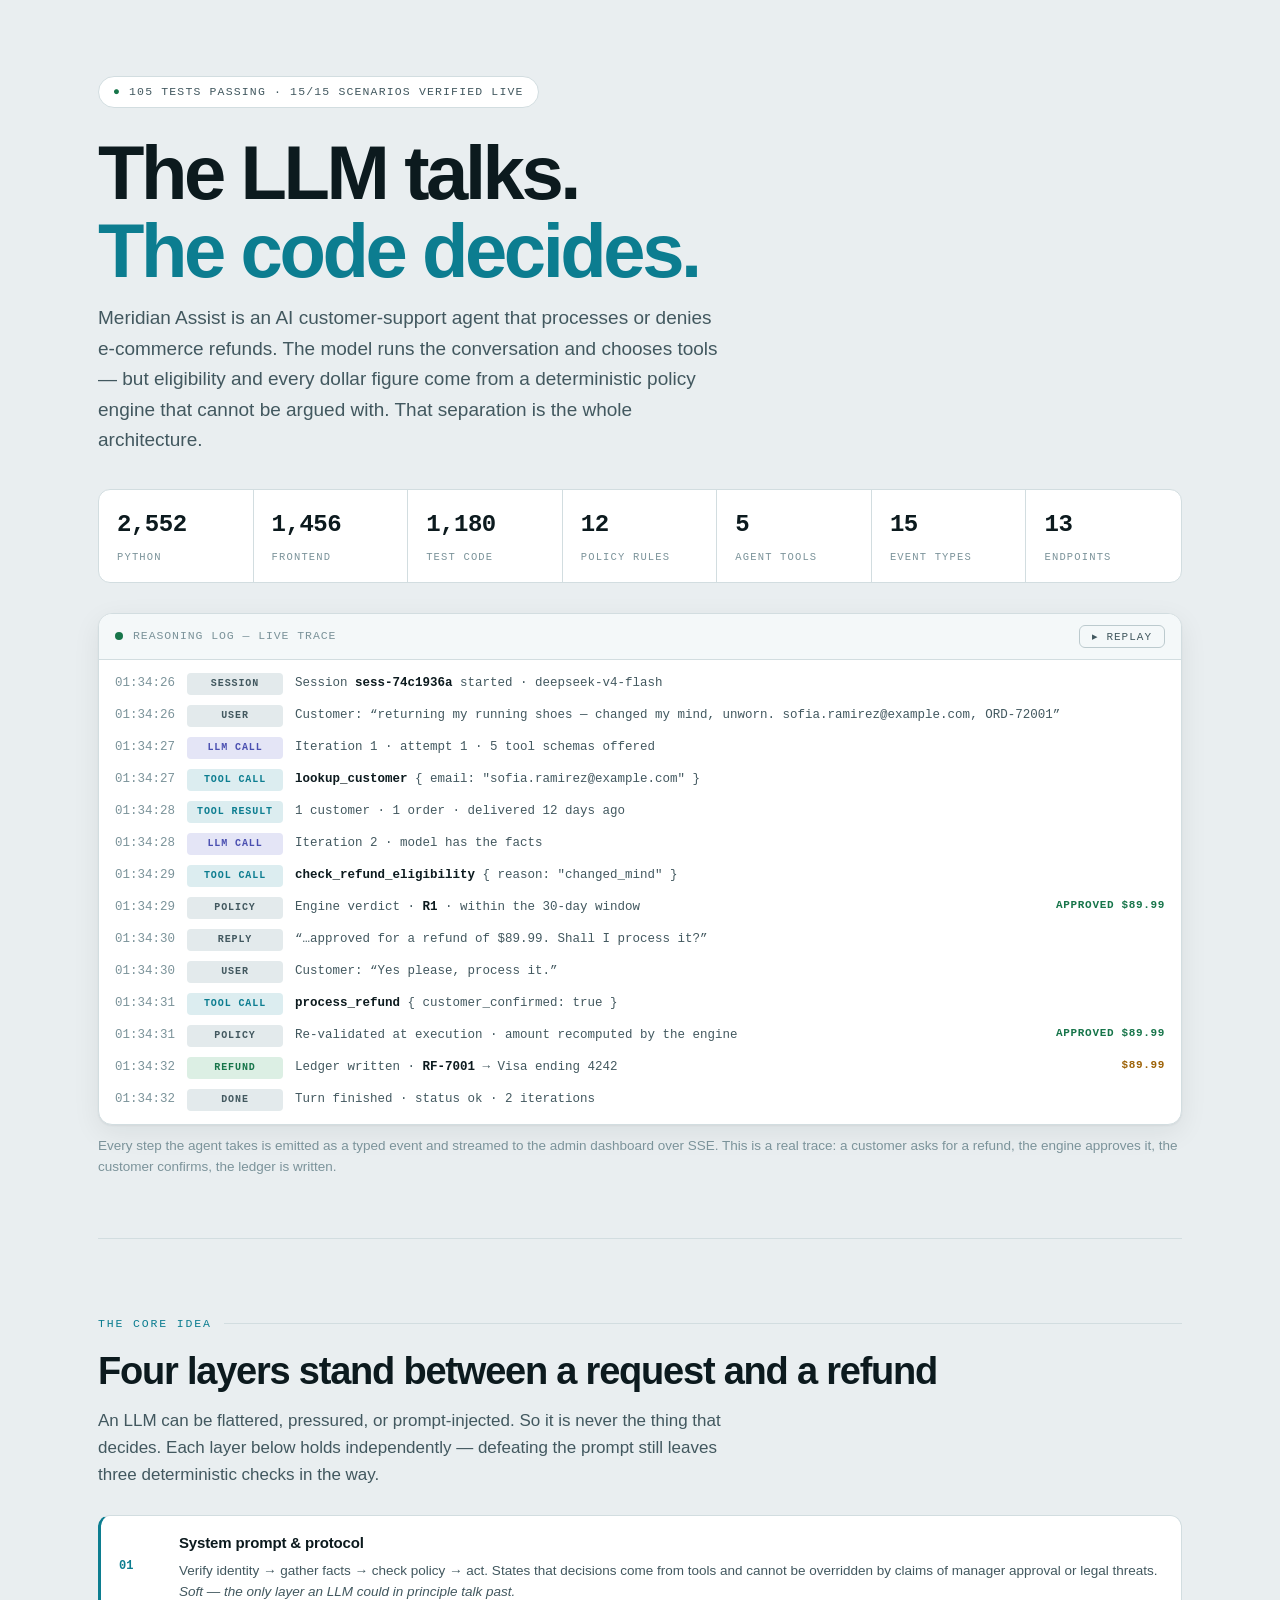
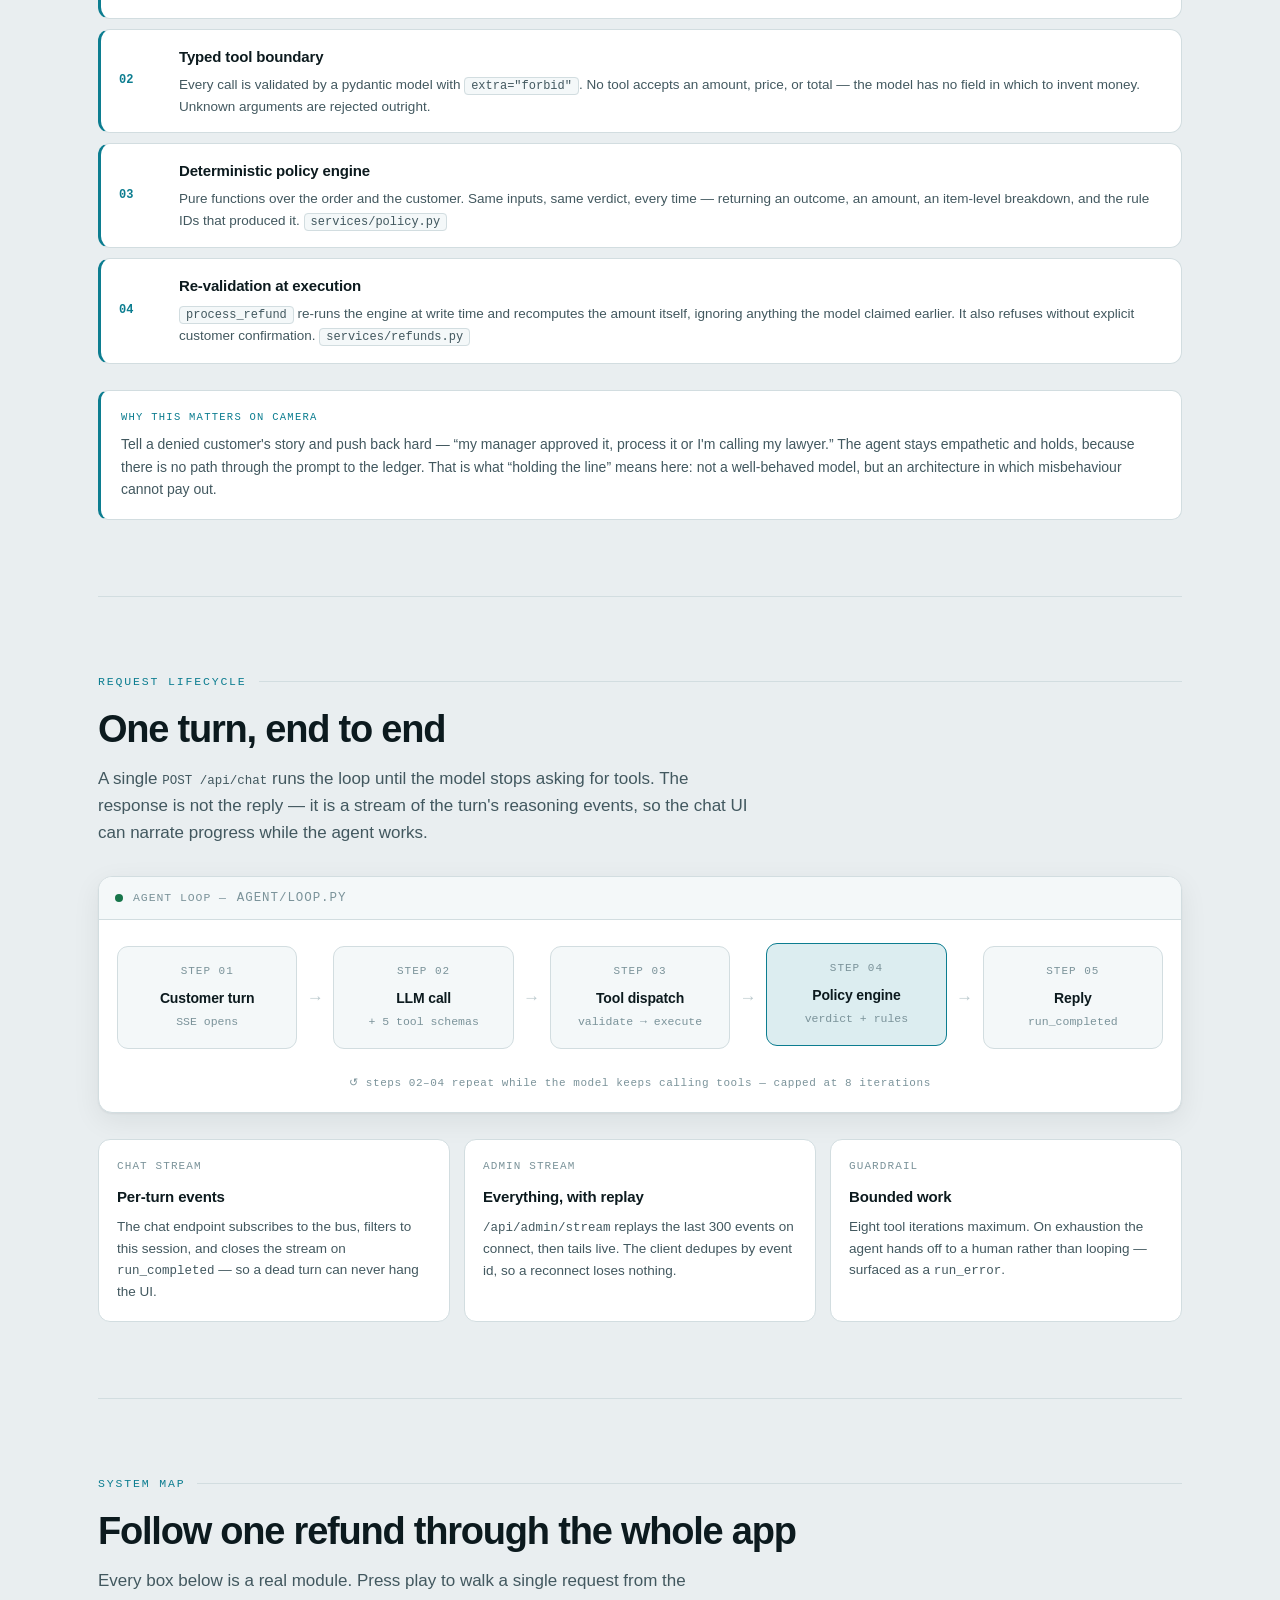
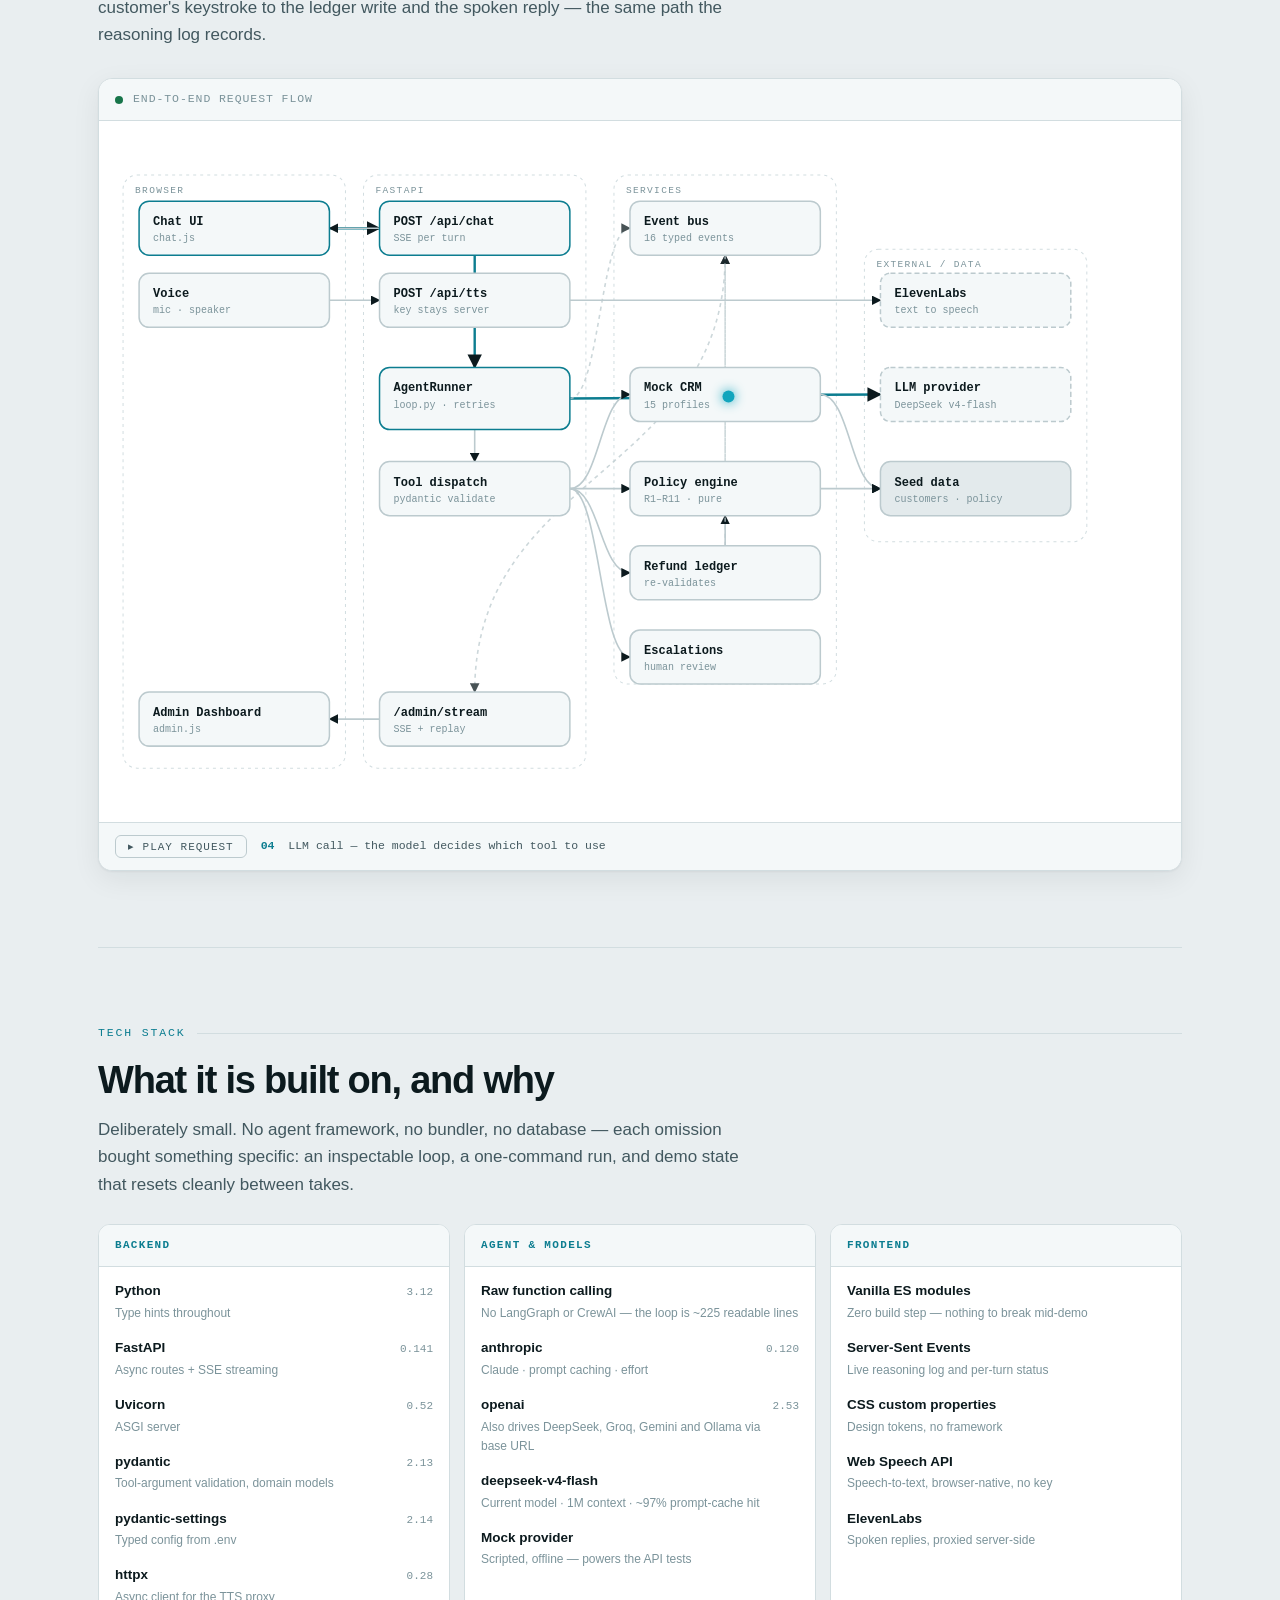
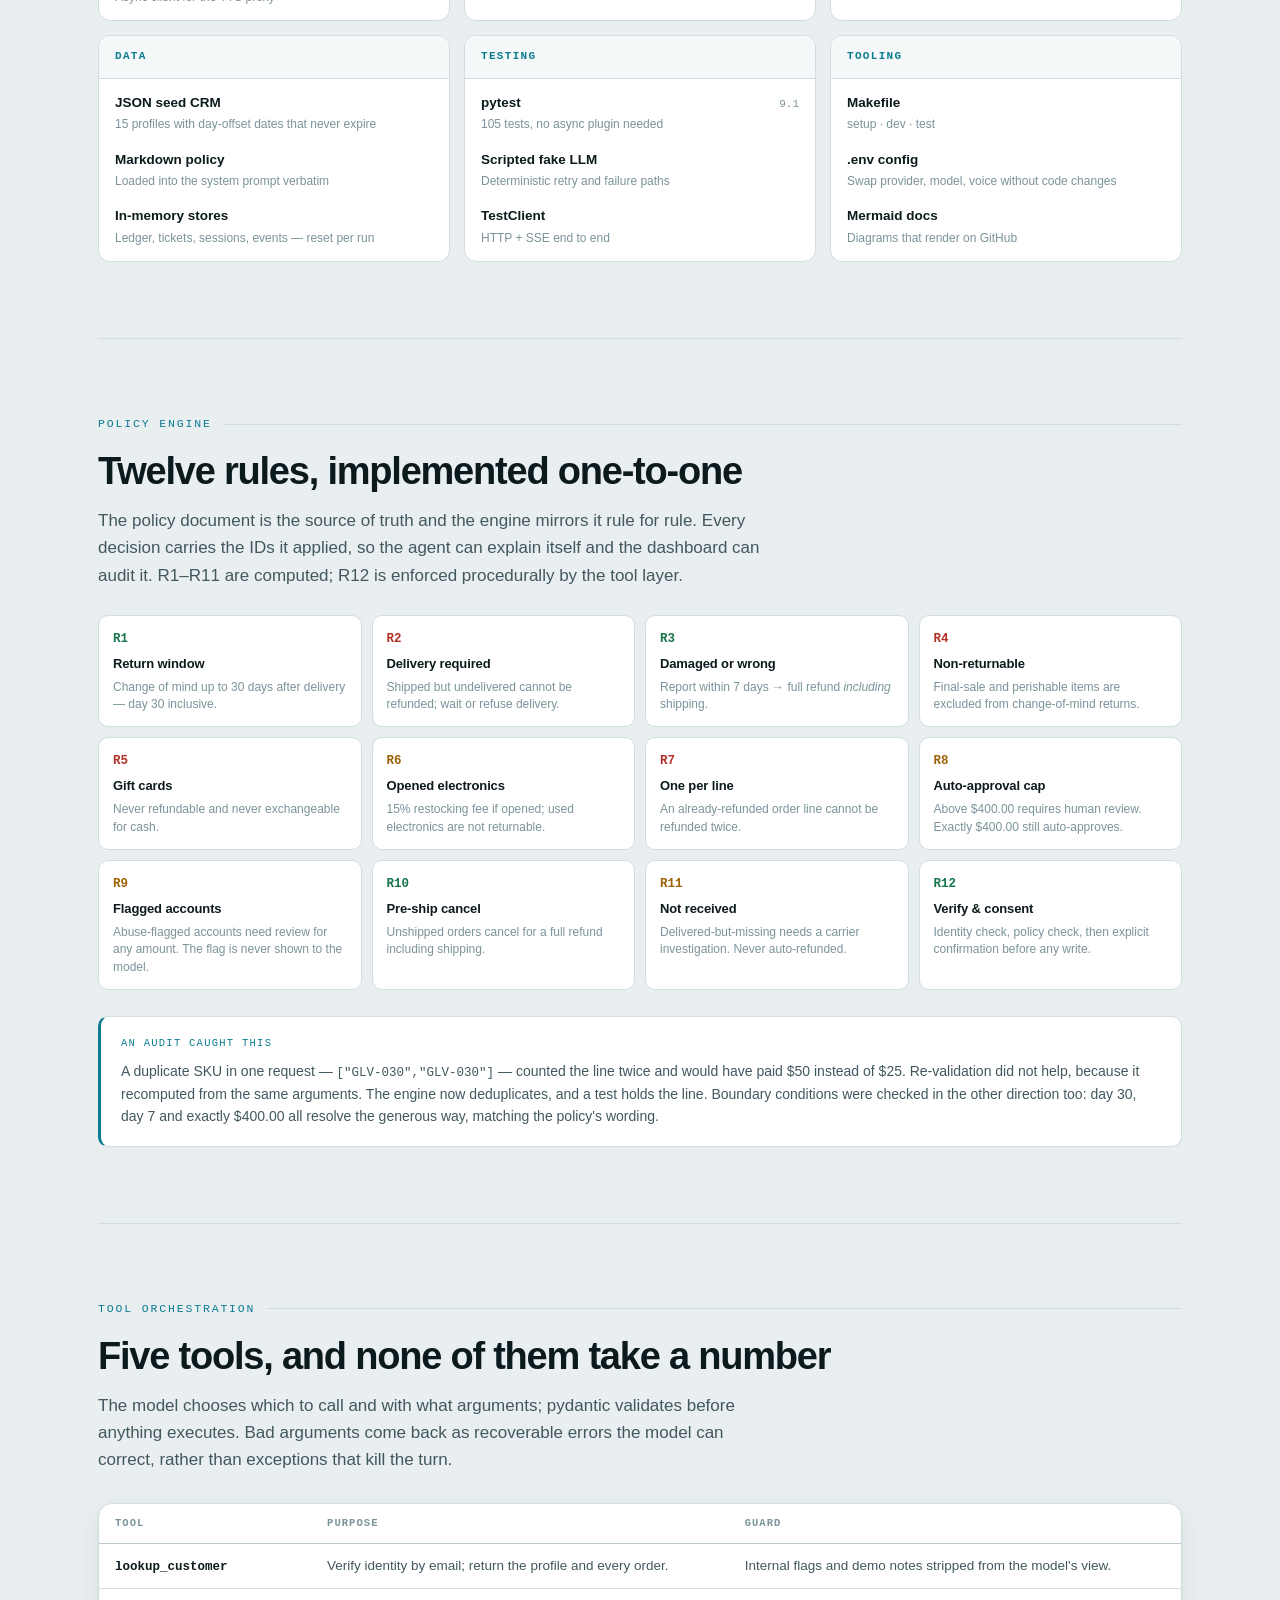
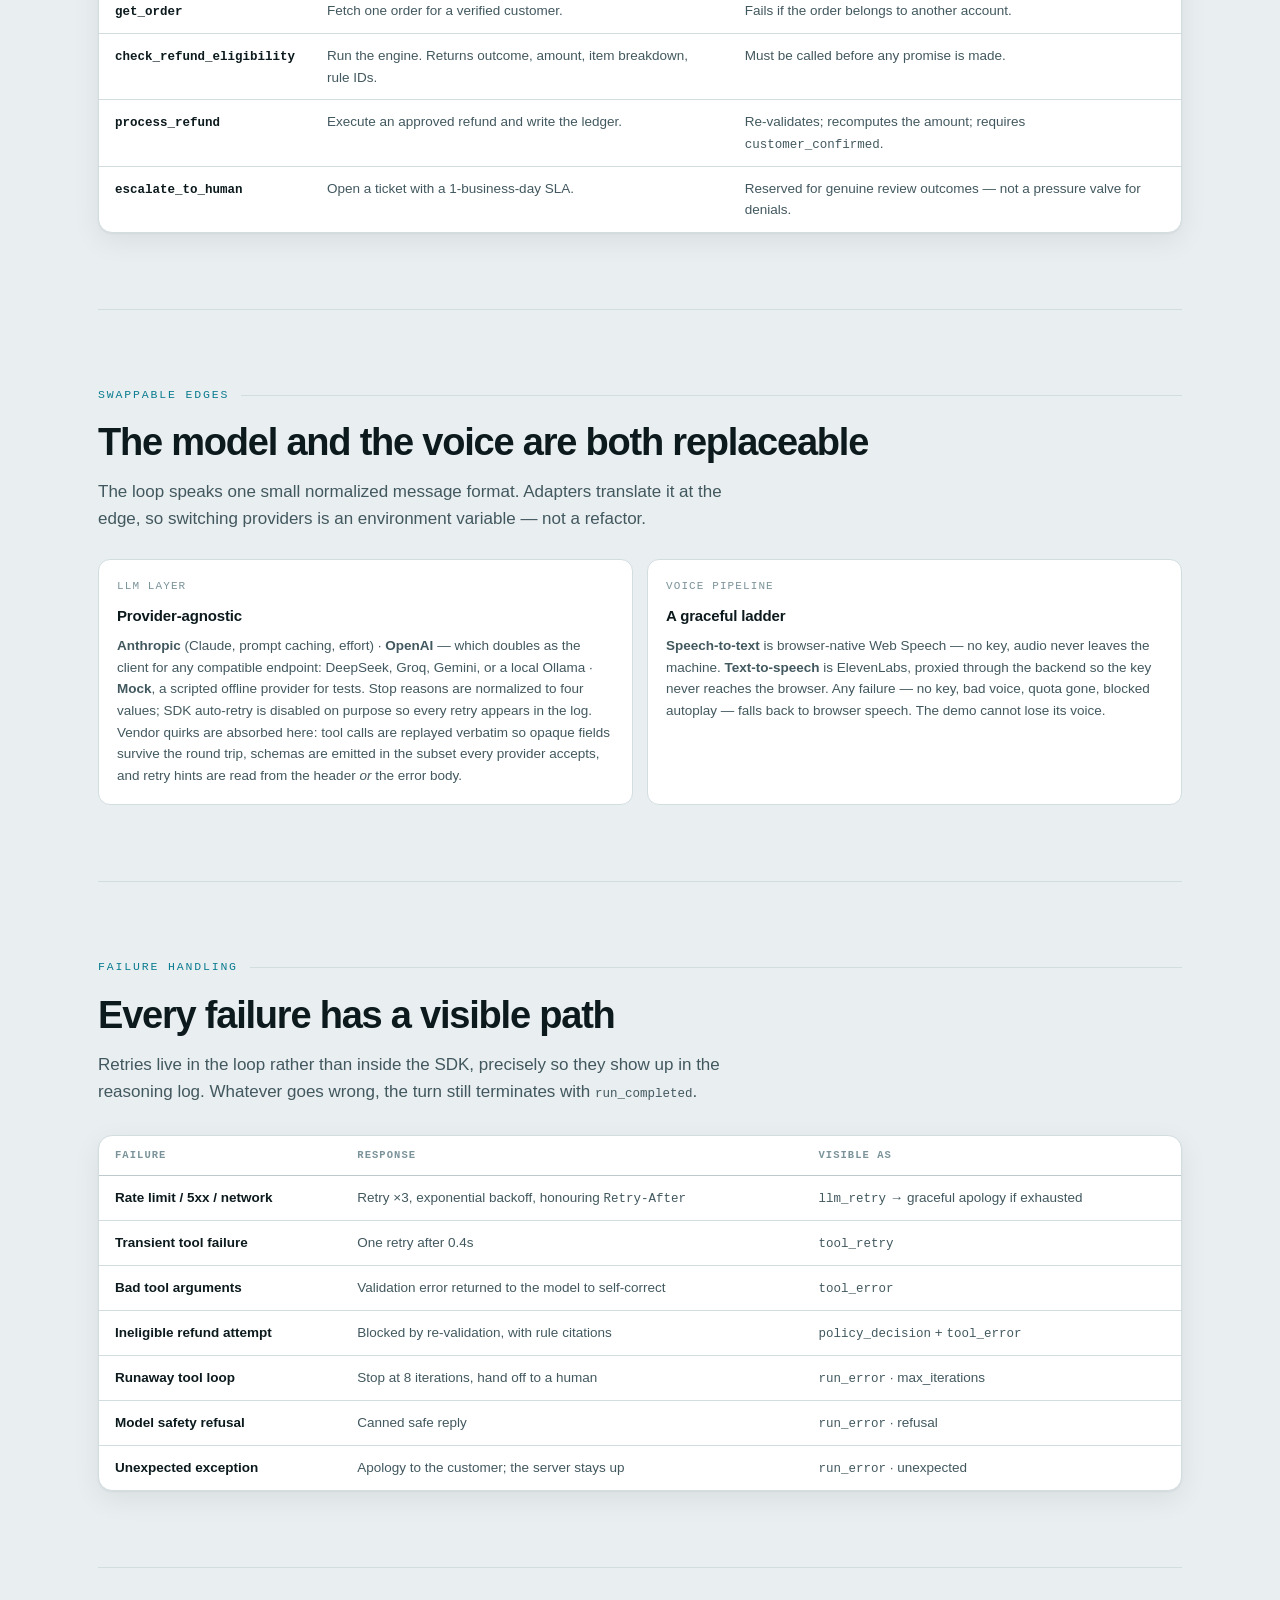
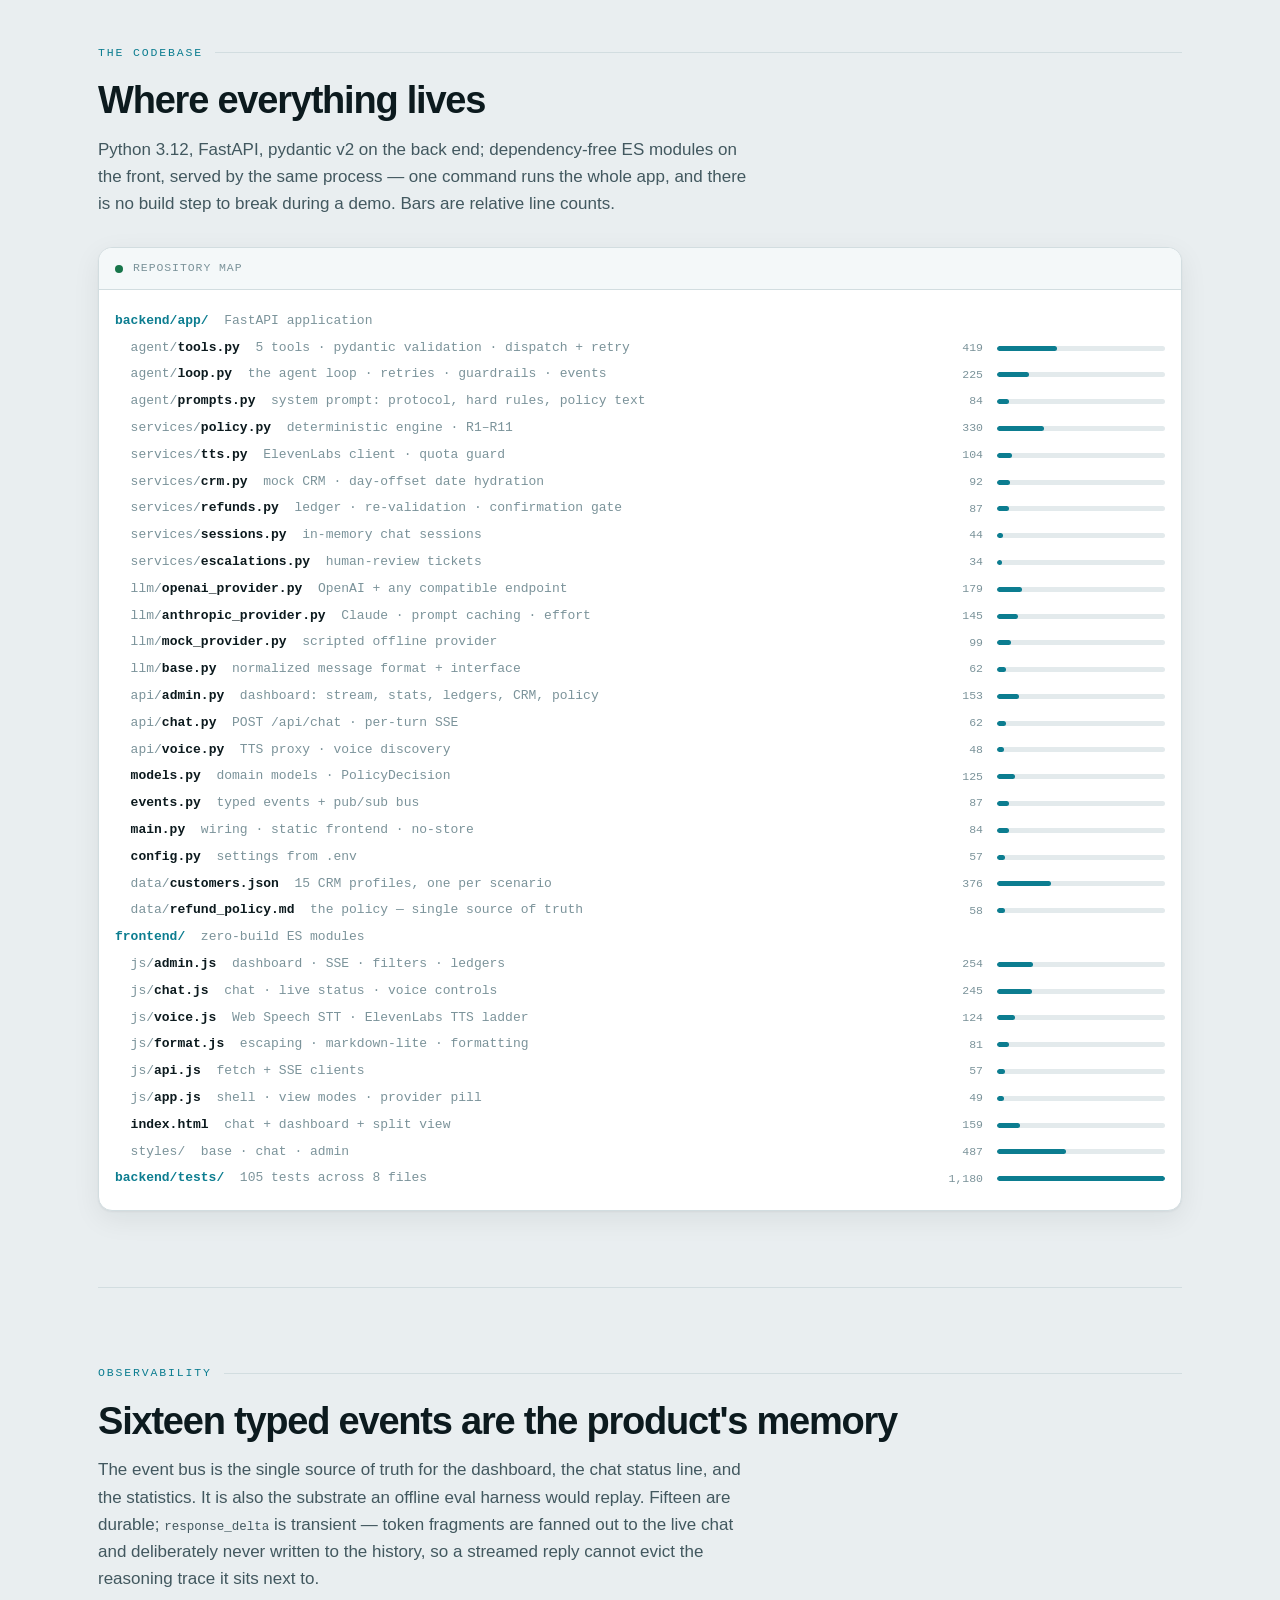
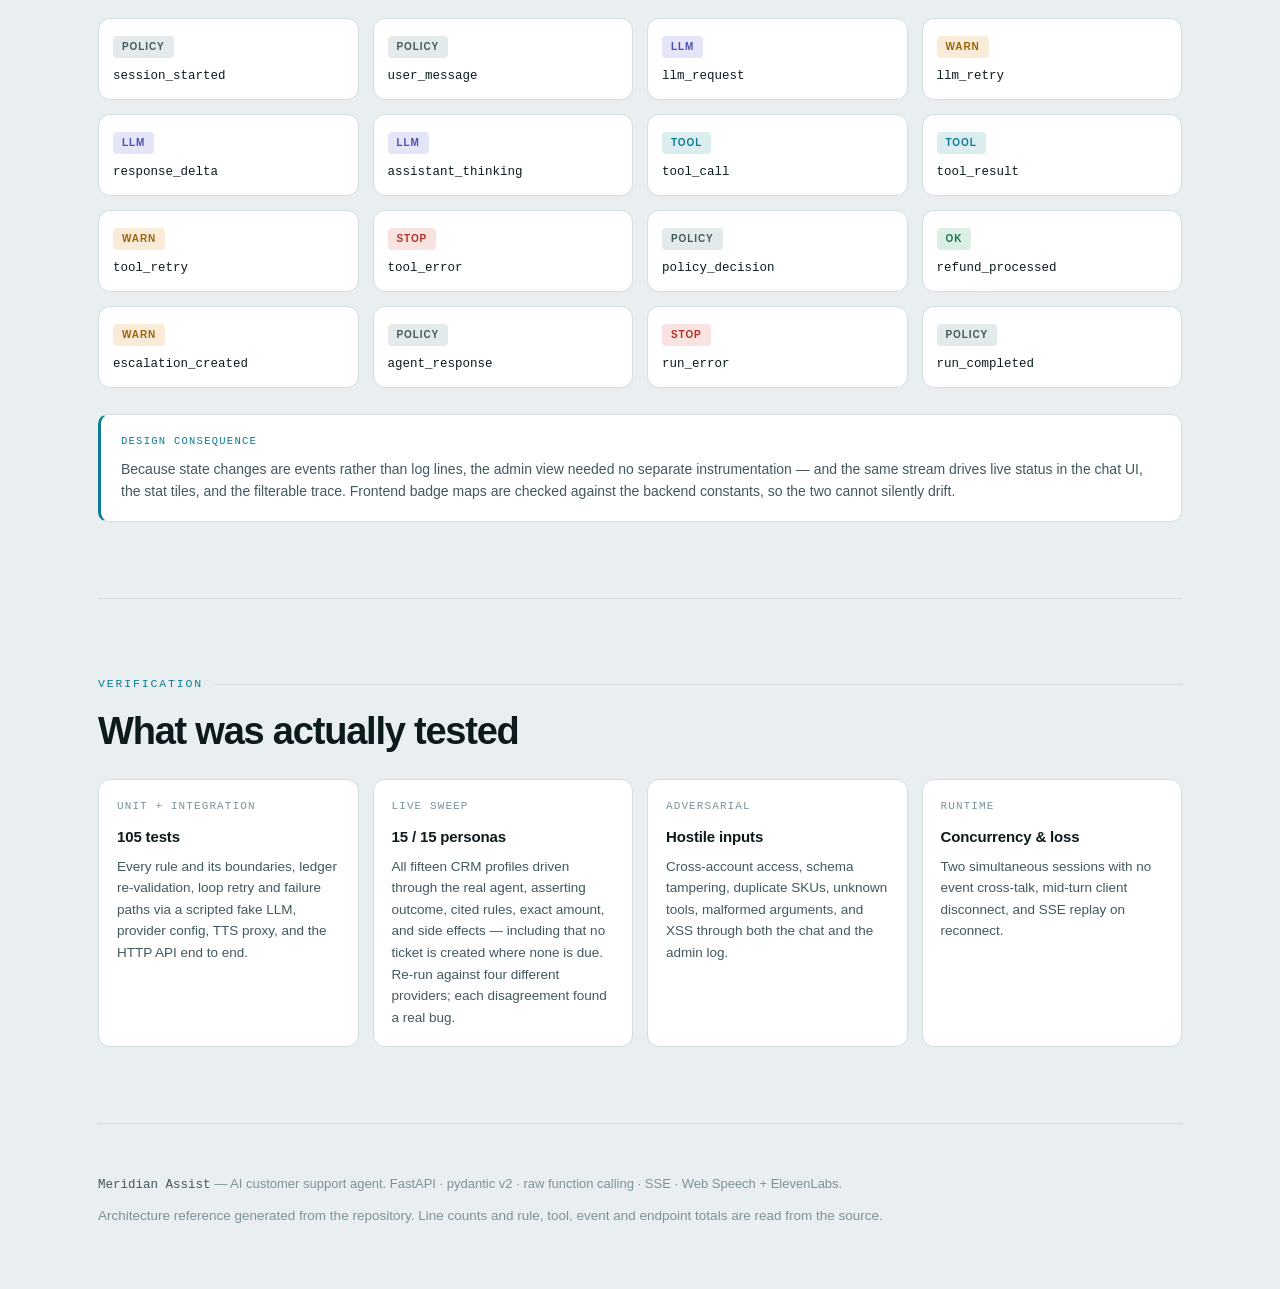
==== commit cb220894: "Replace README mermaid diagrams with the animated architecture SVG The mermaid diagrams were generic" ====
--- a/docs/architecture.html
+++ b/docs/architecture.html
@@ -792,7 +792,7 @@
   esc:    [530, 498, 190, 54, "Escalations",    "human review",       ""],
 
   data:   [780, 330, 190, 54, "Seed data",      "customers · policy", "data"],
-  bus:    [530,  70, 190, 54, "Event bus",      "15 typed events",    ""],
+  bus:    [530,  70, 190, 54, "Event bus",      "16 typed events",    ""],
 
   llm:    [780, 236, 190, 54, "LLM provider",   "DeepSeek v4-flash",  "ext"],
   eleven: [780, 142, 190, 54, "ElevenLabs",     "text to speech",     "ext"]
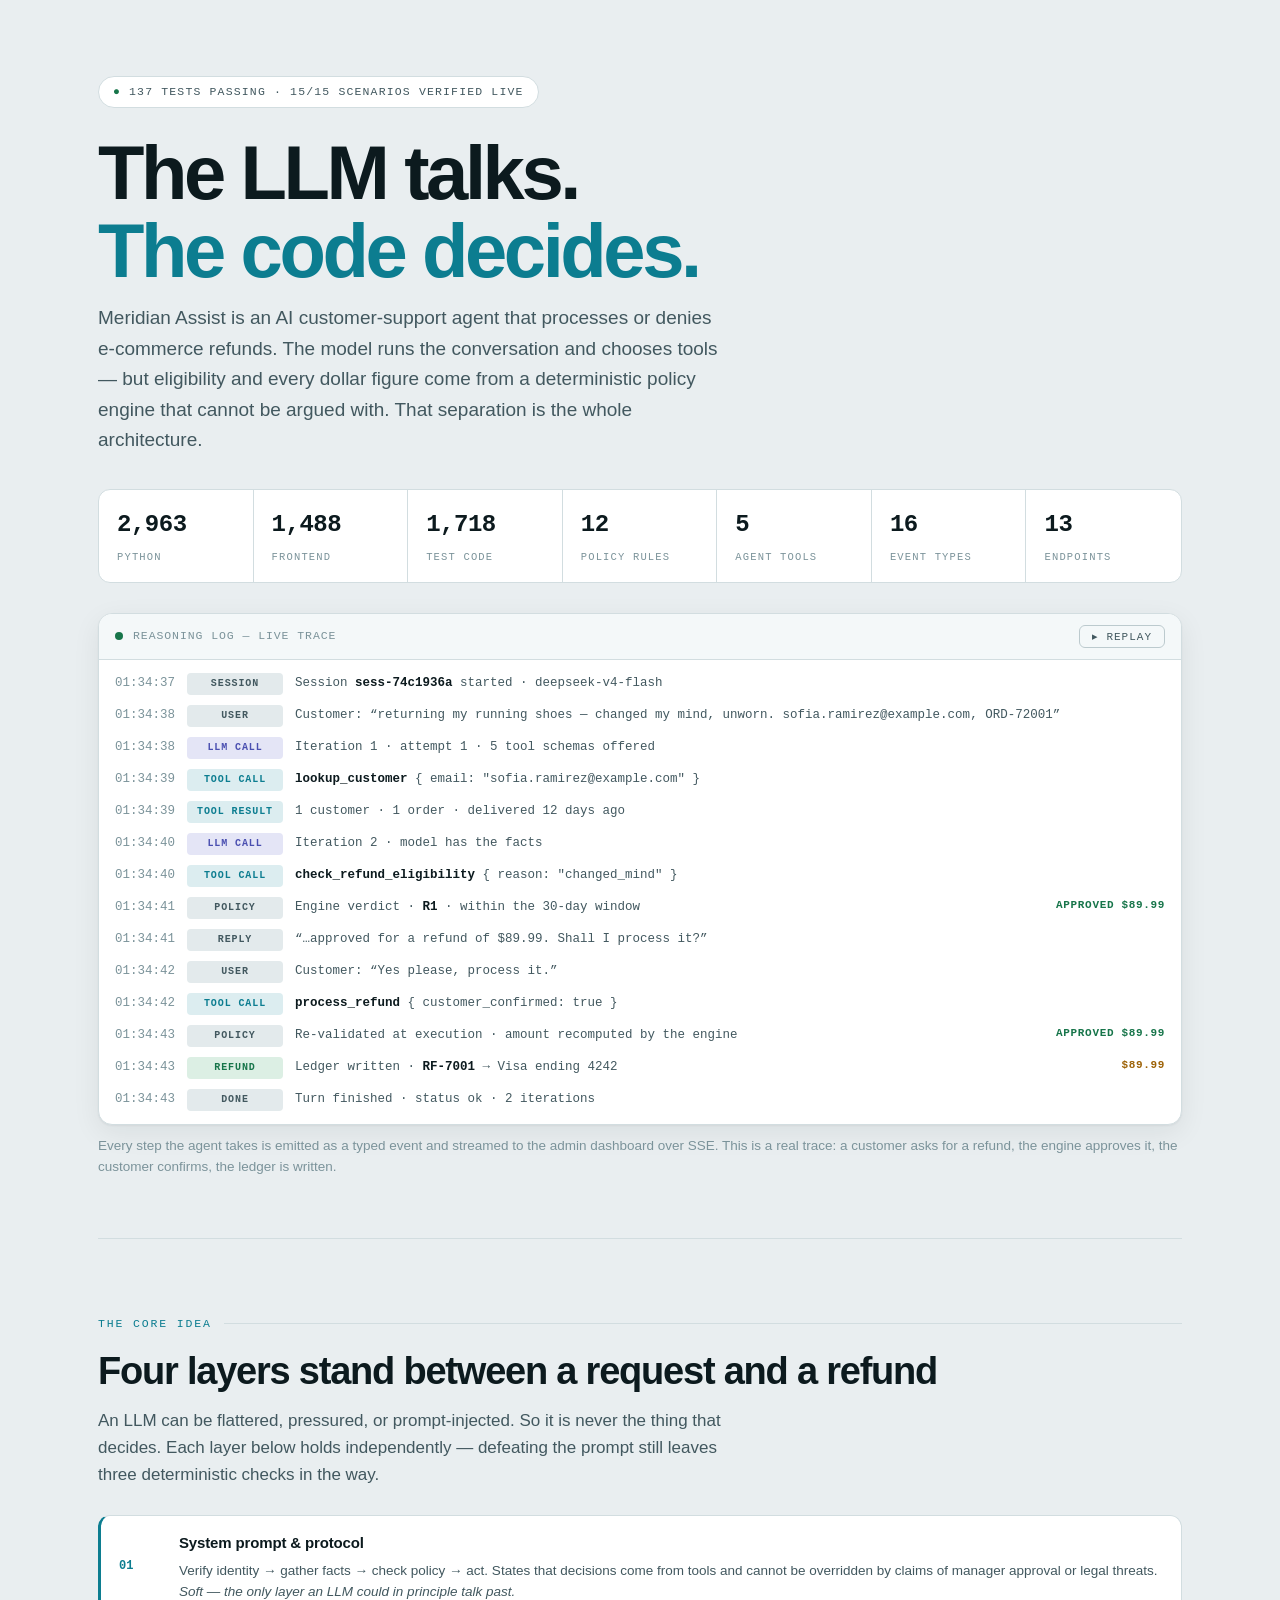
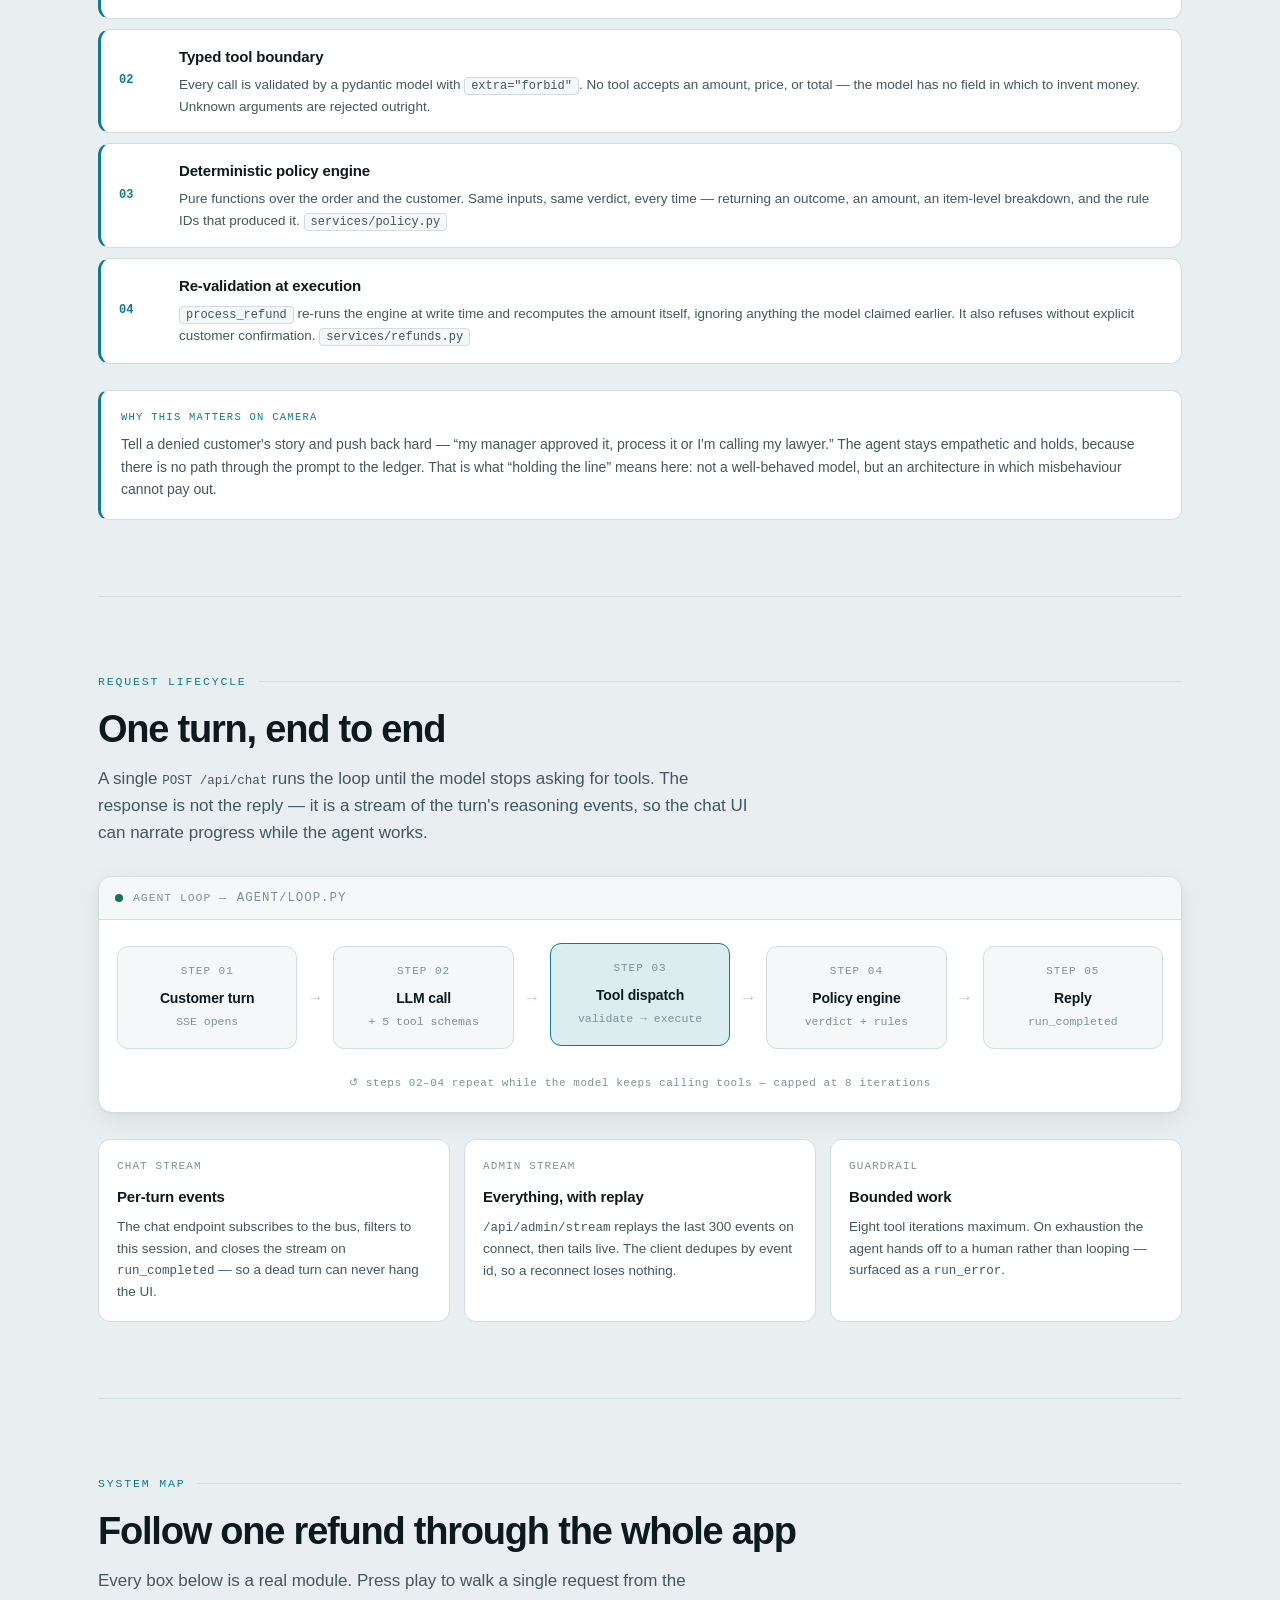
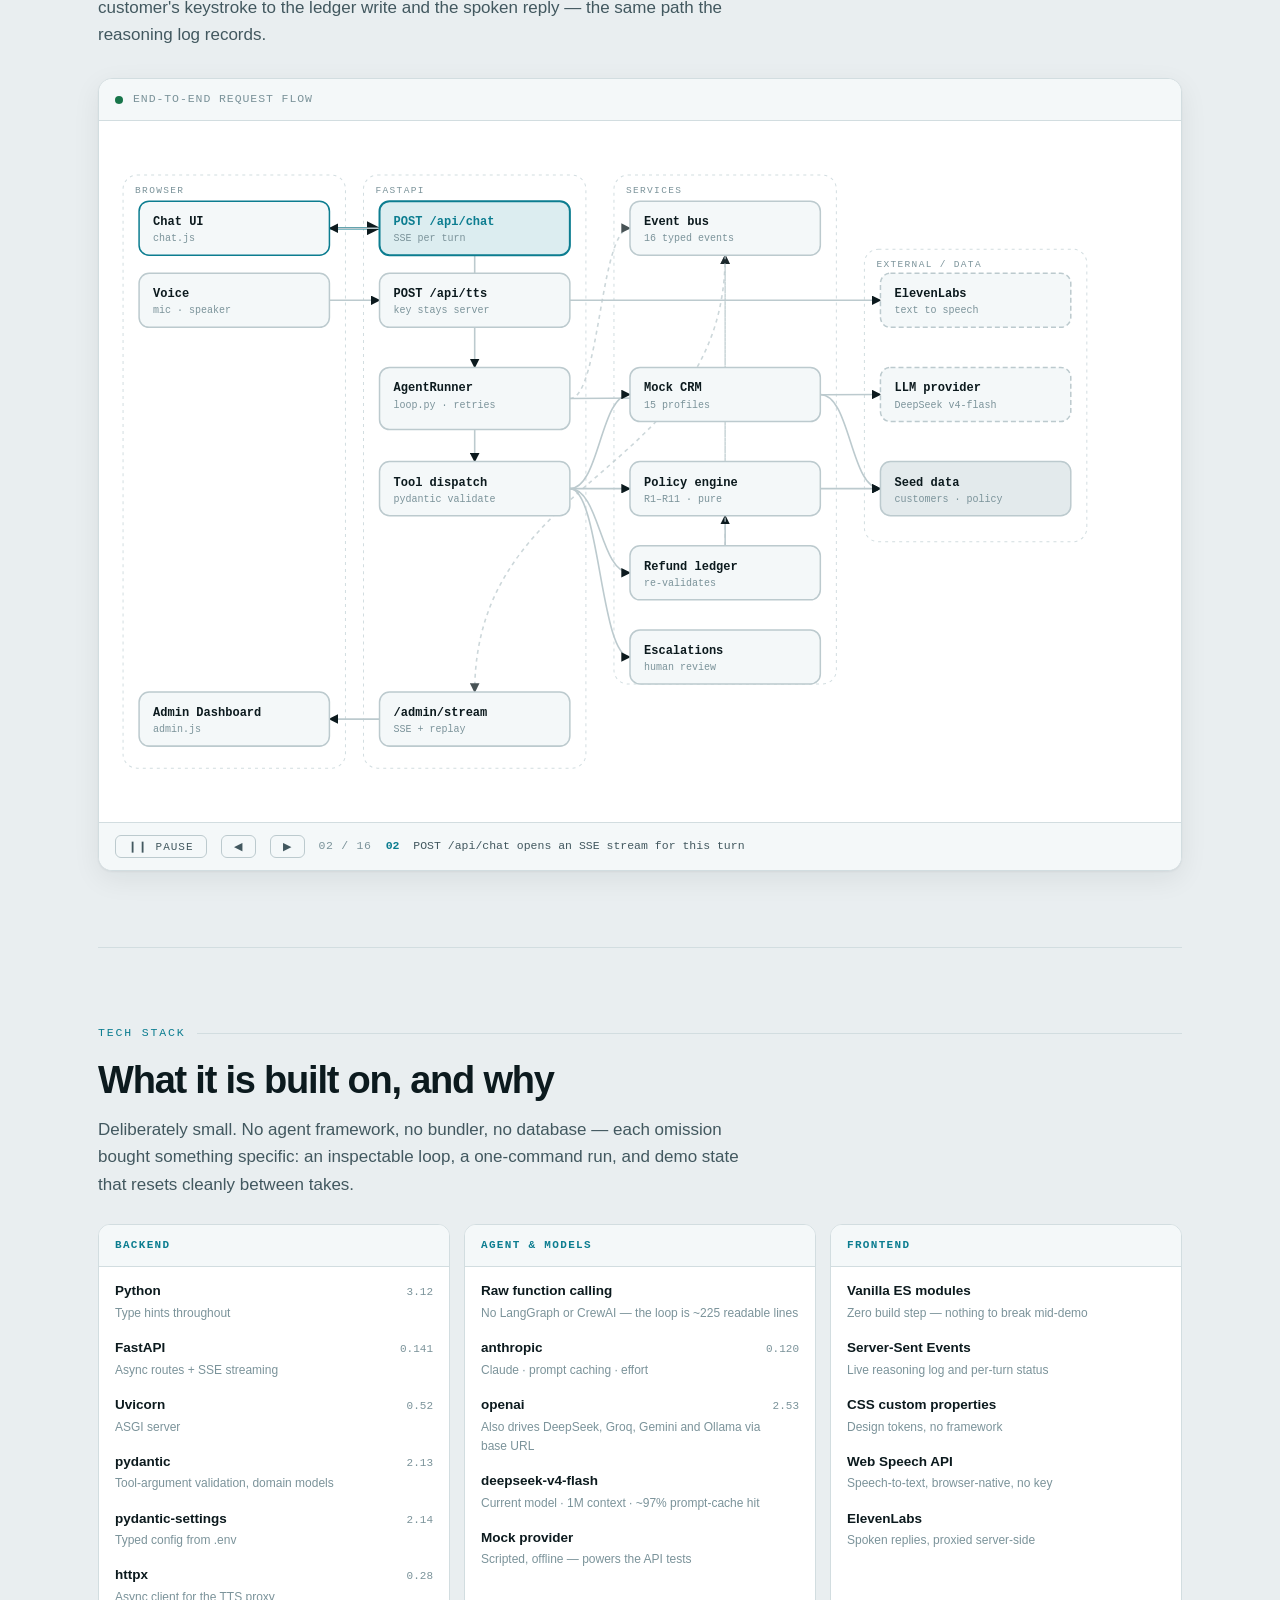
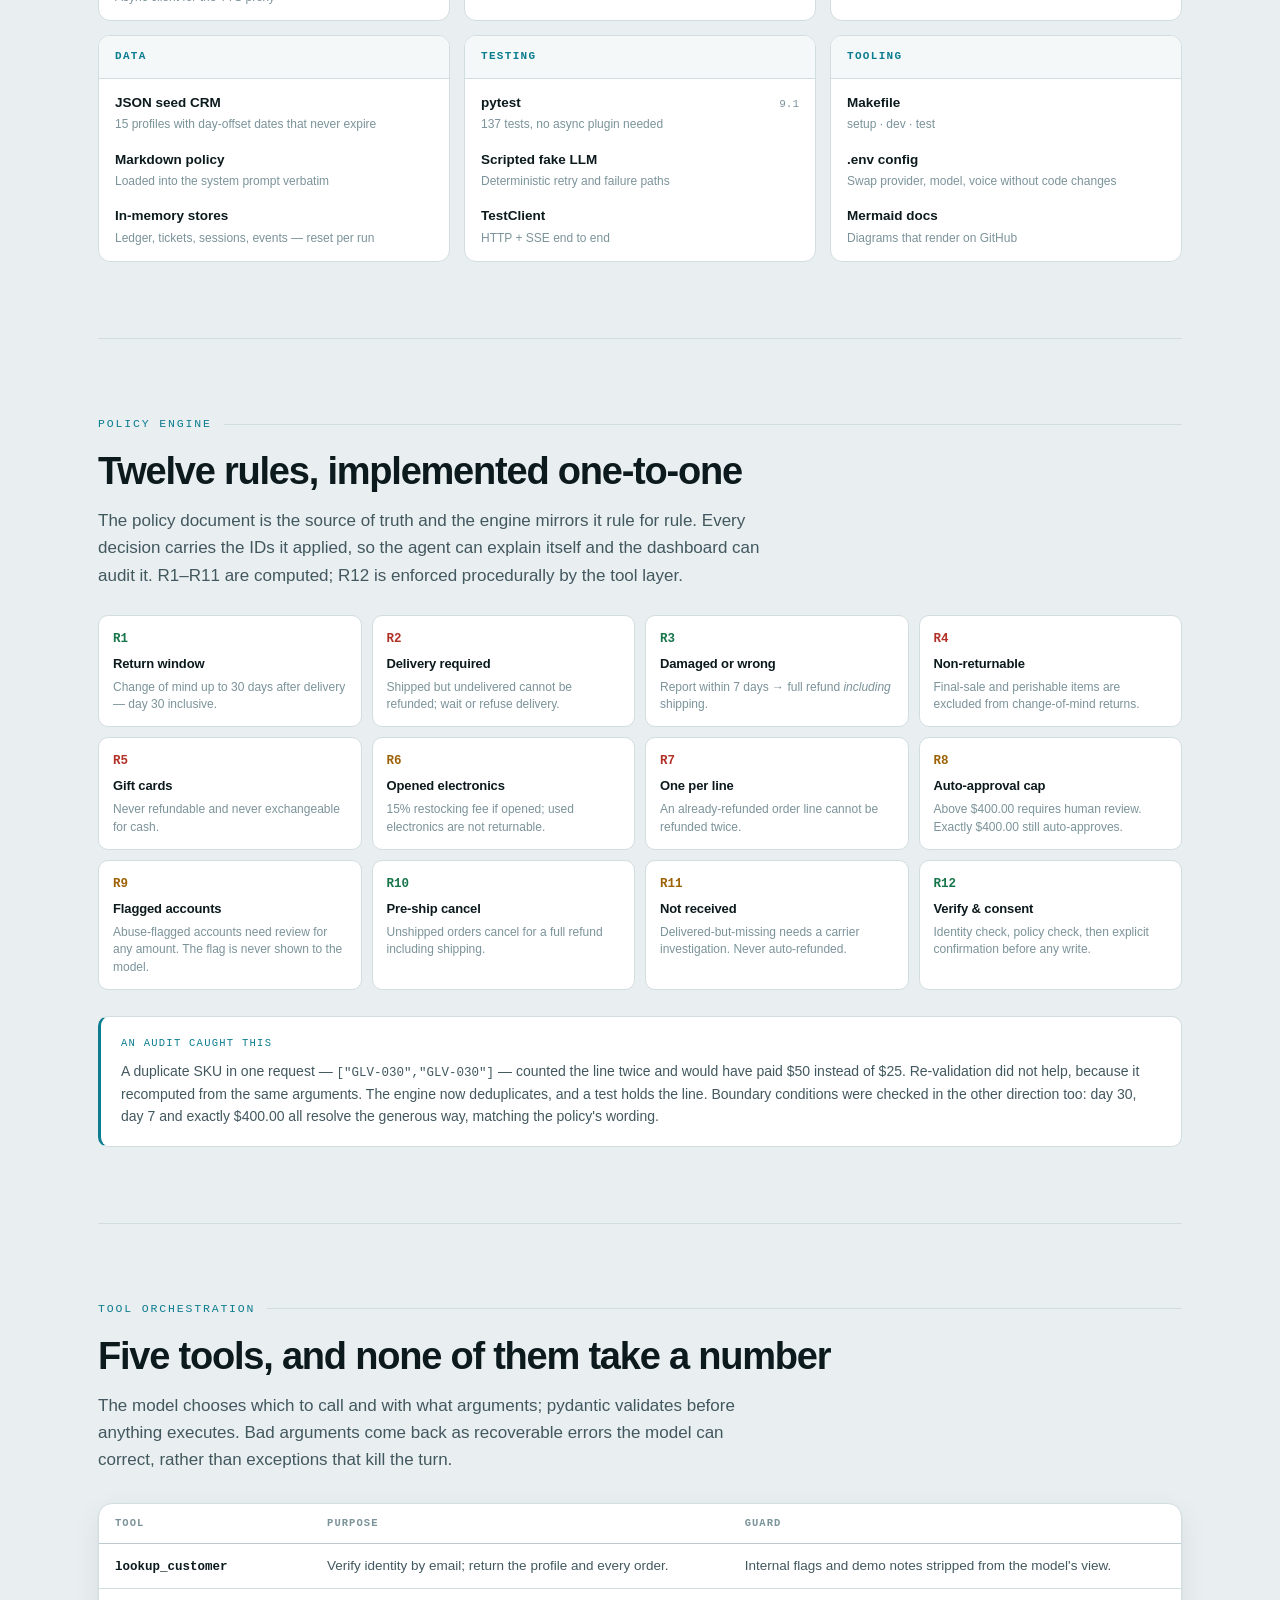
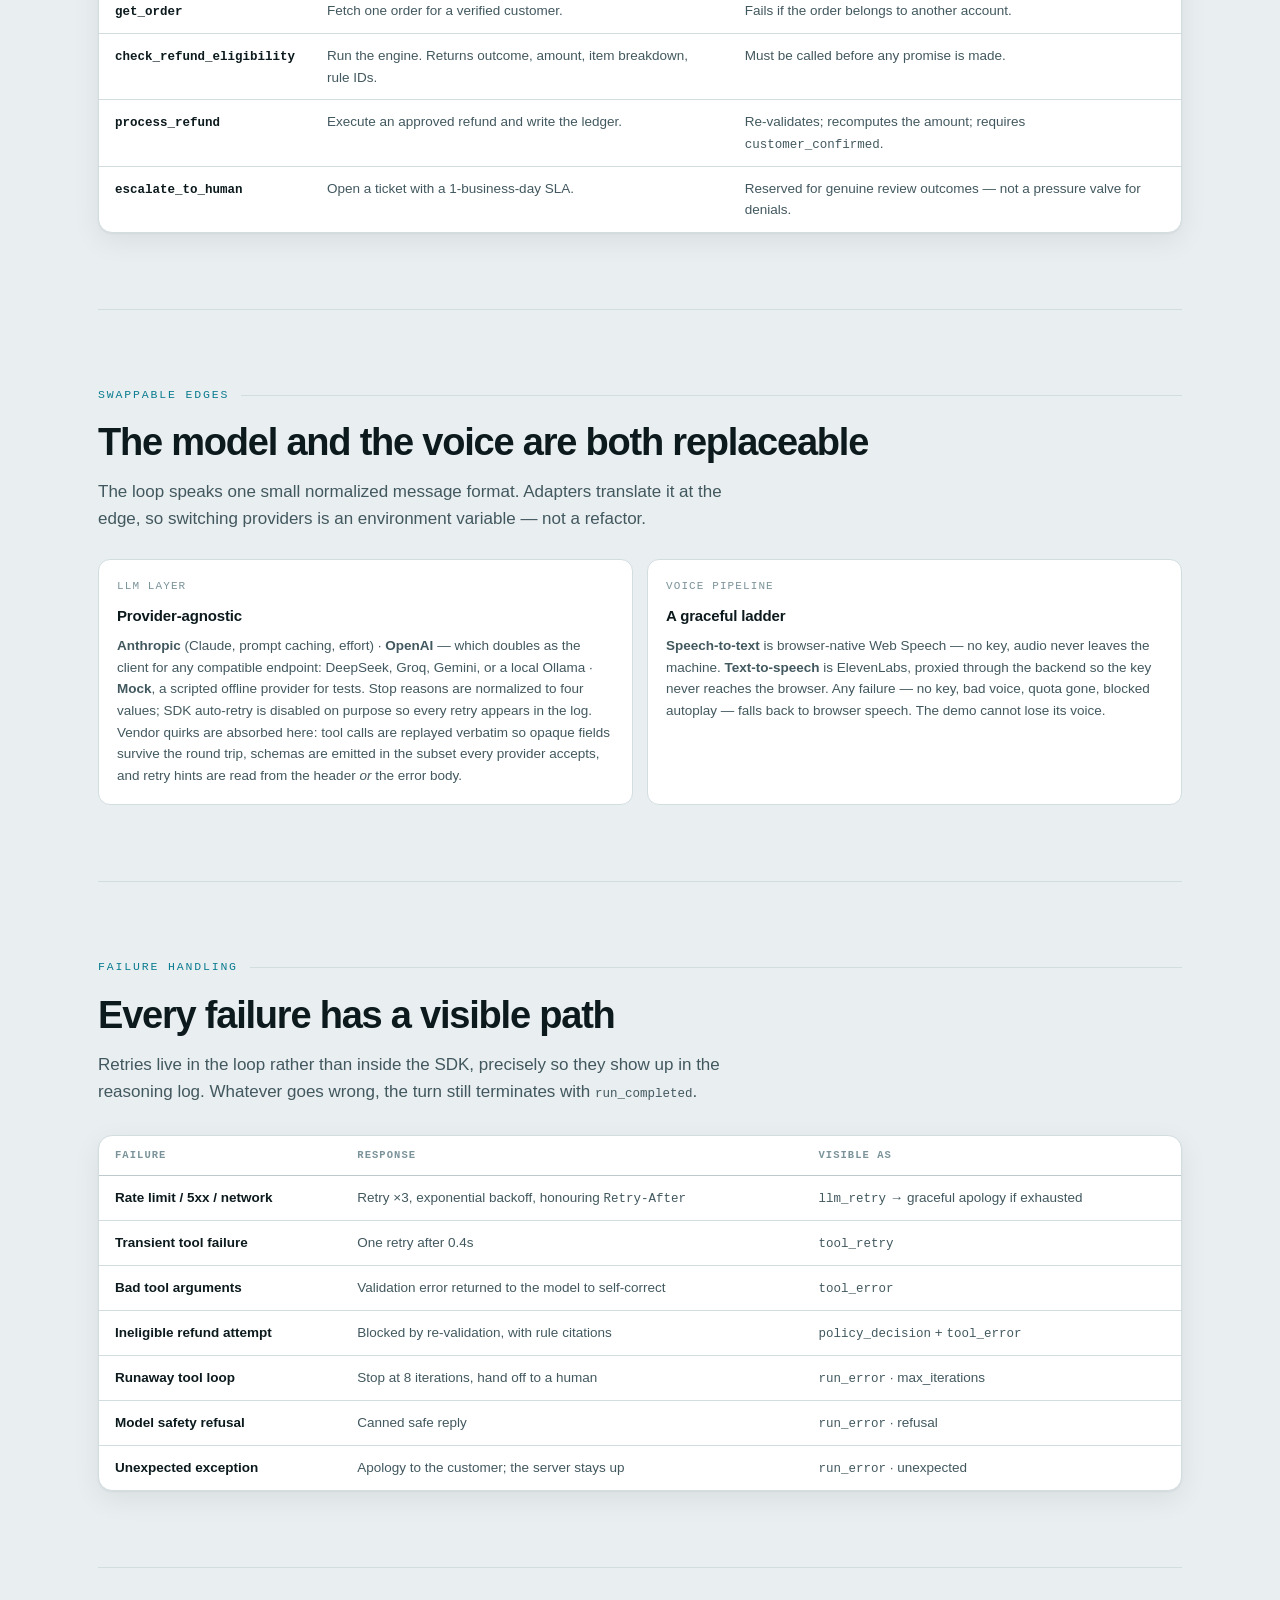
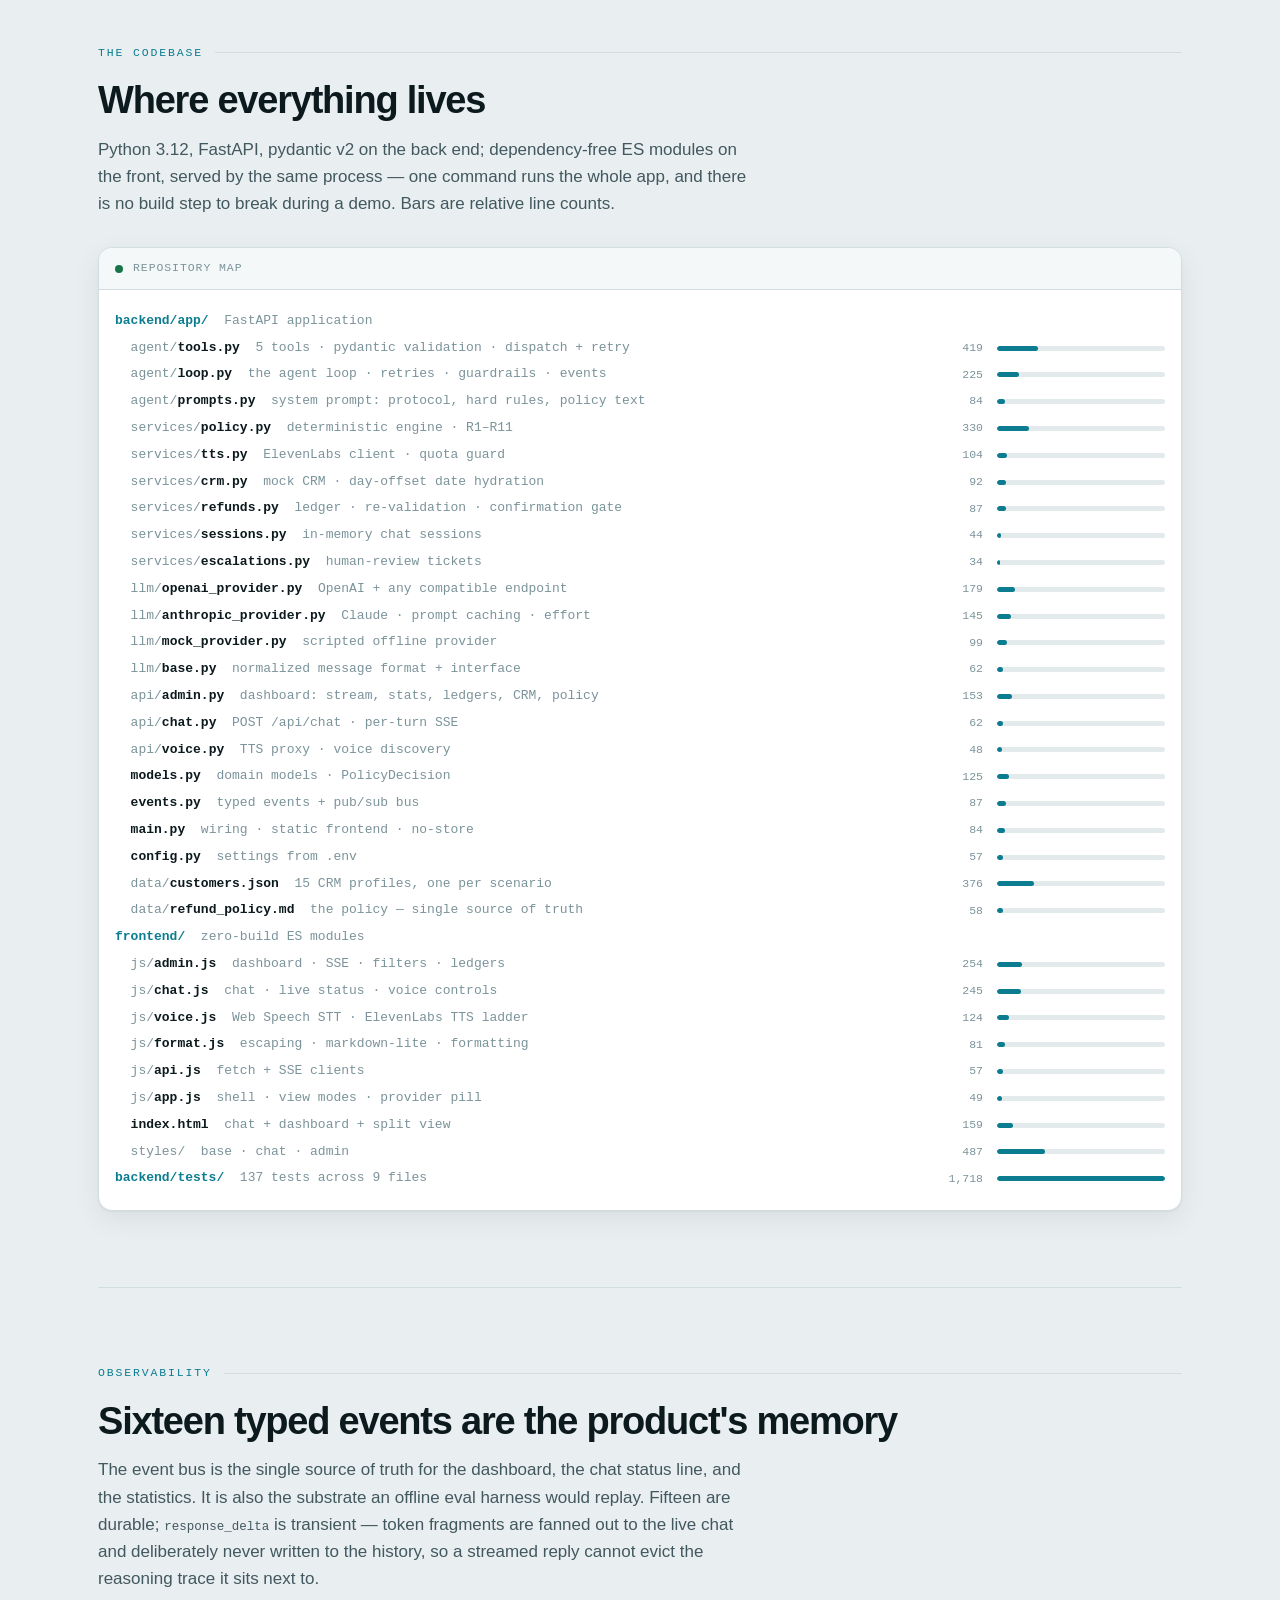
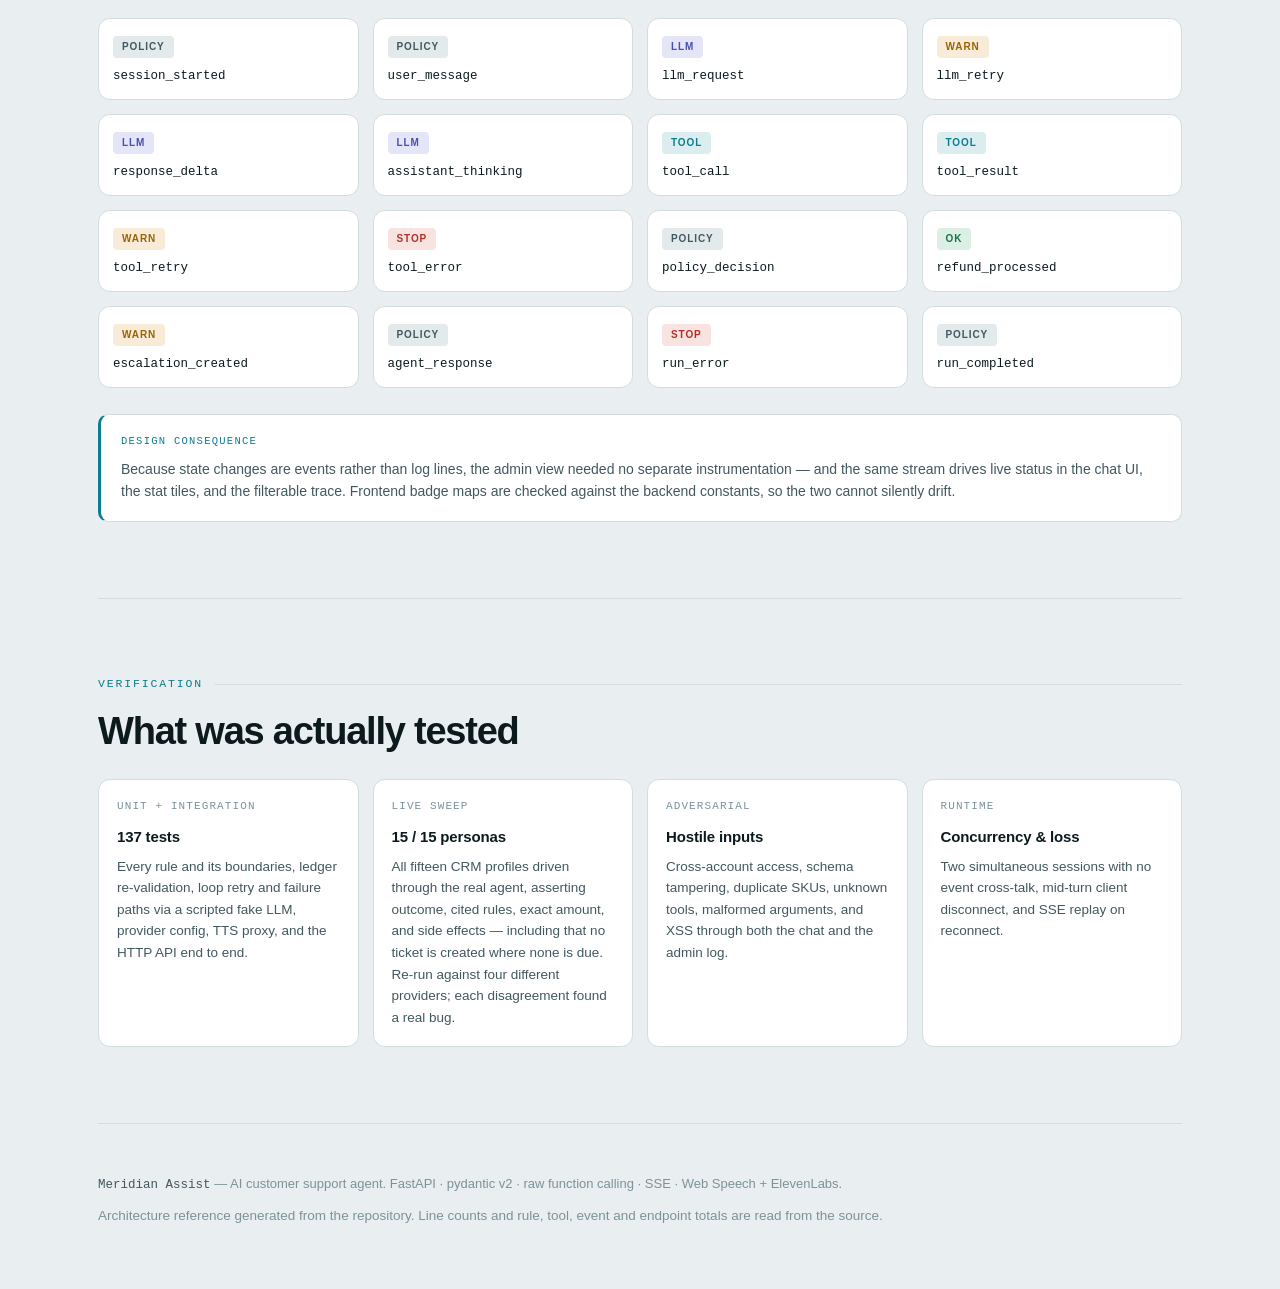
==== commit 9c941291: "Add transport controls to the architecture walkthrough and slow its pacing The flow animation ran at" ====
--- a/docs/architecture.html
+++ b/docs/architecture.html
@@ -208,6 +208,9 @@
 .flow-ctl{display:flex;align-items:center;gap:14px;padding:12px 16px;border-top:1px solid var(--line);
   background:var(--surface-2);font-family:var(--mono);font-size:11.5px;color:var(--ink-2)}
 .flow-ctl .step{flex:1;color:var(--ink-2)}
+.flow-ctl .no{font-variant-numeric:tabular-nums;color:var(--ink-3);letter-spacing:.06em}
+.replay[disabled]{opacity:.4;cursor:default}
+.replay[disabled]:hover{border-color:var(--line-2);color:var(--ink-2)}
 .flow-ctl .step b{color:var(--accent);font-weight:600}
 
 /* ── tech stack ────────────────────────────────────────────── */
@@ -295,7 +298,7 @@
 
 <!-- ══ HERO ══ -->
 <section class="hero">
-  <span class="badge"><b>●</b> 105 tests passing · 15/15 scenarios verified live</span>
+  <span class="badge"><b>●</b> 137 tests passing · 15/15 scenarios verified live</span>
   <h1>The LLM talks.<em>The code decides.</em></h1>
   <p class="lede">Meridian Assist is an AI customer-support agent that processes or denies
   e-commerce refunds. The model runs the conversation and chooses tools — but eligibility
@@ -303,12 +306,12 @@
   That separation is the whole architecture.</p>
 
   <div class="metrics">
-    <div class="metric"><b>2,552</b><span>python</span></div>
-    <div class="metric"><b>1,456</b><span>frontend</span></div>
-    <div class="metric"><b>1,180</b><span>test code</span></div>
+    <div class="metric"><b>2,963</b><span>python</span></div>
+    <div class="metric"><b>1,488</b><span>frontend</span></div>
+    <div class="metric"><b>1,718</b><span>test code</span></div>
     <div class="metric"><b>12</b><span>policy rules</span></div>
     <div class="metric"><b>5</b><span>agent tools</span></div>
-    <div class="metric"><b>15</b><span>event types</span></div>
+    <div class="metric"><b>16</b><span>event types</span></div>
     <div class="metric"><b>13</b><span>endpoints</span></div>
   </div>
 
@@ -438,8 +441,11 @@
       </svg>
     </div>
     <div class="flow-ctl">
-      <button class="replay" id="flowPlay">▸ play request</button>
-      <span class="step" id="flowStep">Idle — press play to trace a refund end to end.</span>
+      <button class="replay" id="flowToggle" aria-label="Play or pause the walkthrough">▸ play</button>
+      <button class="replay" id="flowPrev" aria-label="Previous step">◀</button>
+      <button class="replay" id="flowNext" aria-label="Next step">▶</button>
+      <span class="no" id="flowNo">00 / 16</span>
+      <span class="step" id="flowStep">Idle — press play to trace a refund end to end, or step through it yourself.</span>
     </div>
   </div>
 </section>
@@ -499,7 +505,7 @@
     <div class="tcol rv">
       <h3>Testing</h3>
       <ul>
-        <li><div><b>pytest</b><span class="why">105 tests, no async plugin needed</span></div><span class="v">9.1</span></li>
+        <li><div><b>pytest</b><span class="why">137 tests, no async plugin needed</span></div><span class="v">9.1</span></li>
         <li><div><b>Scripted fake LLM</b><span class="why">Deterministic retry and failure paths</span></div></li>
         <li><div><b>TestClient</b><span class="why">HTTP + SSE end to end</span></div></li>
       </ul>
@@ -660,7 +666,7 @@
   <h2>What was actually tested</h2>
 
   <div class="grid g4">
-    <div class="card rv"><span class="k">unit + integration</span><h3>105 tests</h3>
+    <div class="card rv"><span class="k">unit + integration</span><h3>137 tests</h3>
       <p>Every rule and its boundaries, ledger re-validation, loop retry and failure paths via a
       scripted fake LLM, provider config, TTS proxy, and the HTTP API end to end.</p></div>
     <div class="card rv"><span class="k">live sweep</span><h3>15 / 15 personas</h3>
@@ -885,62 +891,120 @@
   ["eleven", "apiTts>eleven",   "ElevenLabs returns audio · browser speech is the fallback"]
 ];
 
-const stepEl = document.getElementById("flowStep");
-let flowTimers = [], rafId = null;
-
-function clearFlow() {
-  flowTimers.forEach(clearTimeout); flowTimers = [];
-  if (rafId) cancelAnimationFrame(rafId);
-  Object.values(nodeEls).forEach(n => n.classList.remove("on","done"));
-  Object.values(linkEls).forEach(l => l.classList.remove("lit"));
-  packet.style.opacity = 0;
-}
-
-function travel(pathKey, done) {
+const stepEl   = document.getElementById("flowStep");
+const noEl     = document.getElementById("flowNo");
+const toggleBt = document.getElementById("flowToggle");
+const prevBt   = document.getElementById("flowPrev");
+const nextBt   = document.getElementById("flowNext");
+
+/* Paced for reading, not for spectacle: the packet takes ~0.9s to cross a
+   link and the caption then rests for ~1.9s before advancing. Stepping with
+   the arrows skips the travel animation so you can move at your own speed. */
+const TRAVEL_MS = 900;
+const HOLD_MS   = 1900;
+const LAST      = STORY.length - 1;
+
+let idx = -1;            /* step currently on screen; -1 = idle */
+let playing = false;
+let holdTimer = null;
+let rafId = null;
+
+function cancelTimers(){
+  if (holdTimer){ clearTimeout(holdTimer); holdTimer = null; }
+  if (rafId){ cancelAnimationFrame(rafId); rafId = null; }
+}
+
+function syncControls(){
+  toggleBt.textContent = playing ? "❙❙ pause" : (idx >= LAST ? "↻ replay" : "▸ play");
+  prevBt.disabled = idx <= 0;
+  nextBt.disabled = idx >= LAST;
+  noEl.textContent = (idx < 0 ? "00" : String(idx + 1).padStart(2,"0")) + " / " + String(STORY.length).padStart(2,"0");
+}
+
+function travel(pathKey, done){
   const path = linkEls[pathKey];
-  if (!path) { done(); return; }
+  if (!path){ done(); return; }
   path.classList.add("lit");
   const len = path.getTotalLength();
-  const dur = 620;
   let t0 = null;
   packet.style.opacity = 1;
-  function frame(ts) {
+  function frame(ts){
     if (!t0) t0 = ts;
-    const k = Math.min((ts - t0) / dur, 1);
+    const k = Math.min((ts - t0) / TRAVEL_MS, 1);
     const pt = path.getPointAtLength(len * k);
     packet.setAttribute("cx", pt.x);
     packet.setAttribute("cy", pt.y);
     if (k < 1) rafId = requestAnimationFrame(frame);
-    else { packet.style.opacity = 0; done(); }
+    else { packet.style.opacity = 0; rafId = null; done(); }
   }
   rafId = requestAnimationFrame(frame);
 }
 
-function playFlow() {
-  clearFlow();
-  let i = 0;
-  const next = () => {
-    if (i >= STORY.length) {
-      stepEl.innerHTML = "<b>Complete</b> — refund written, dashboard updated, reply spoken.";
-      return;
+/* Repaint the whole diagram for step i, so jumping is identical to arriving. */
+function goto(i, animate){
+  cancelTimers();
+  idx = Math.max(0, Math.min(i, LAST));
+
+  Object.values(nodeEls).forEach(n => n.classList.remove("on","done"));
+  Object.values(linkEls).forEach(l => l.classList.remove("lit"));
+  packet.style.opacity = 0;
+  for (let k = 0; k < idx; k++){
+    const [n, l] = STORY[k];
+    if (nodeEls[n]) nodeEls[n].classList.add("done");
+    if (l && linkEls[l]) linkEls[l].classList.add("lit");
+  }
+
+  const [node, link, caption] = STORY[idx];
+  stepEl.innerHTML = "<b>" + String(idx + 1).padStart(2,"0") + "</b> &nbsp;" + caption;
+
+  const land = () => {
+    if (nodeEls[node]) nodeEls[node].classList.add("on","done");
+    syncControls();
+    if (playing){
+      if (idx >= LAST) finish();
+      else holdTimer = setTimeout(() => goto(idx + 1, true), HOLD_MS);
     }
-    const [node, link, caption] = STORY[i];
-    stepEl.innerHTML = `<b>${String(i + 1).padStart(2,"0")}</b> &nbsp;${caption}`;
-    Object.values(nodeEls).forEach(n => n.classList.remove("on"));
-    const advance = () => {
-      nodeEls[node].classList.add("on","done");
-      i++;
-      flowTimers.push(setTimeout(next, reduced ? 0 : 520));
-    };
-    if (link && !reduced) travel(link, advance); else advance();
   };
-  next();
-}
-
-document.getElementById("flowPlay").addEventListener("click", playFlow);
+
+  if (animate && link && !reduced) travel(link, land);
+  else { if (link && linkEls[link]) linkEls[link].classList.add("lit"); land(); }
+  syncControls();
+}
+
+function finish(){
+  playing = false;
+  cancelTimers();
+  stepEl.innerHTML = "<b>Complete</b> &nbsp;Refund written, dashboard updated, reply streamed and spoken.";
+  syncControls();
+}
+
+function play(){
+  playing = true;
+  if (idx >= LAST) goto(0, true);          /* replay from the top */
+  else goto(idx < 0 ? 0 : idx + 1, true);
+}
+
+function pause(){
+  playing = false;
+  cancelTimers();
+  packet.style.opacity = 0;
+  syncControls();
+}
+
+toggleBt.addEventListener("click", () => playing ? pause() : play());
+prevBt.addEventListener("click", () => { pause(); goto(idx - 1, false); });
+nextBt.addEventListener("click", () => { pause(); goto(idx + 1, false); });
+
+/* Arrow keys work once any control has focus. */
+[toggleBt, prevBt, nextBt].forEach(b => b.addEventListener("keydown", e => {
+  if (e.key === "ArrowRight"){ e.preventDefault(); pause(); goto(idx + 1, false); }
+  if (e.key === "ArrowLeft"){ e.preventDefault(); pause(); goto(idx - 1, false); }
+}));
+
+syncControls();
 
 const flowIO = new IntersectionObserver((entries) => {
-  entries.forEach(e => { if (e.isIntersecting && !reduced) { playFlow(); flowIO.disconnect(); } });
+  entries.forEach(e => { if (e.isIntersecting && !reduced){ play(); flowIO.disconnect(); } });
 }, {threshold:0.35});
 flowIO.observe(svg);
 
@@ -978,7 +1042,7 @@
   ["  js/app.js", 49, "shell · view modes · provider pill", 0],
   ["  index.html", 159, "chat + dashboard + split view", 0],
   ["  styles/", 487, "base · chat · admin", 0],
-  ["backend/tests/", 1180, "105 tests across 8 files", 1]
+  ["backend/tests/", 1718, "137 tests across 9 files", 1]
 ];
 
 const treeEl = document.getElementById("tree");
